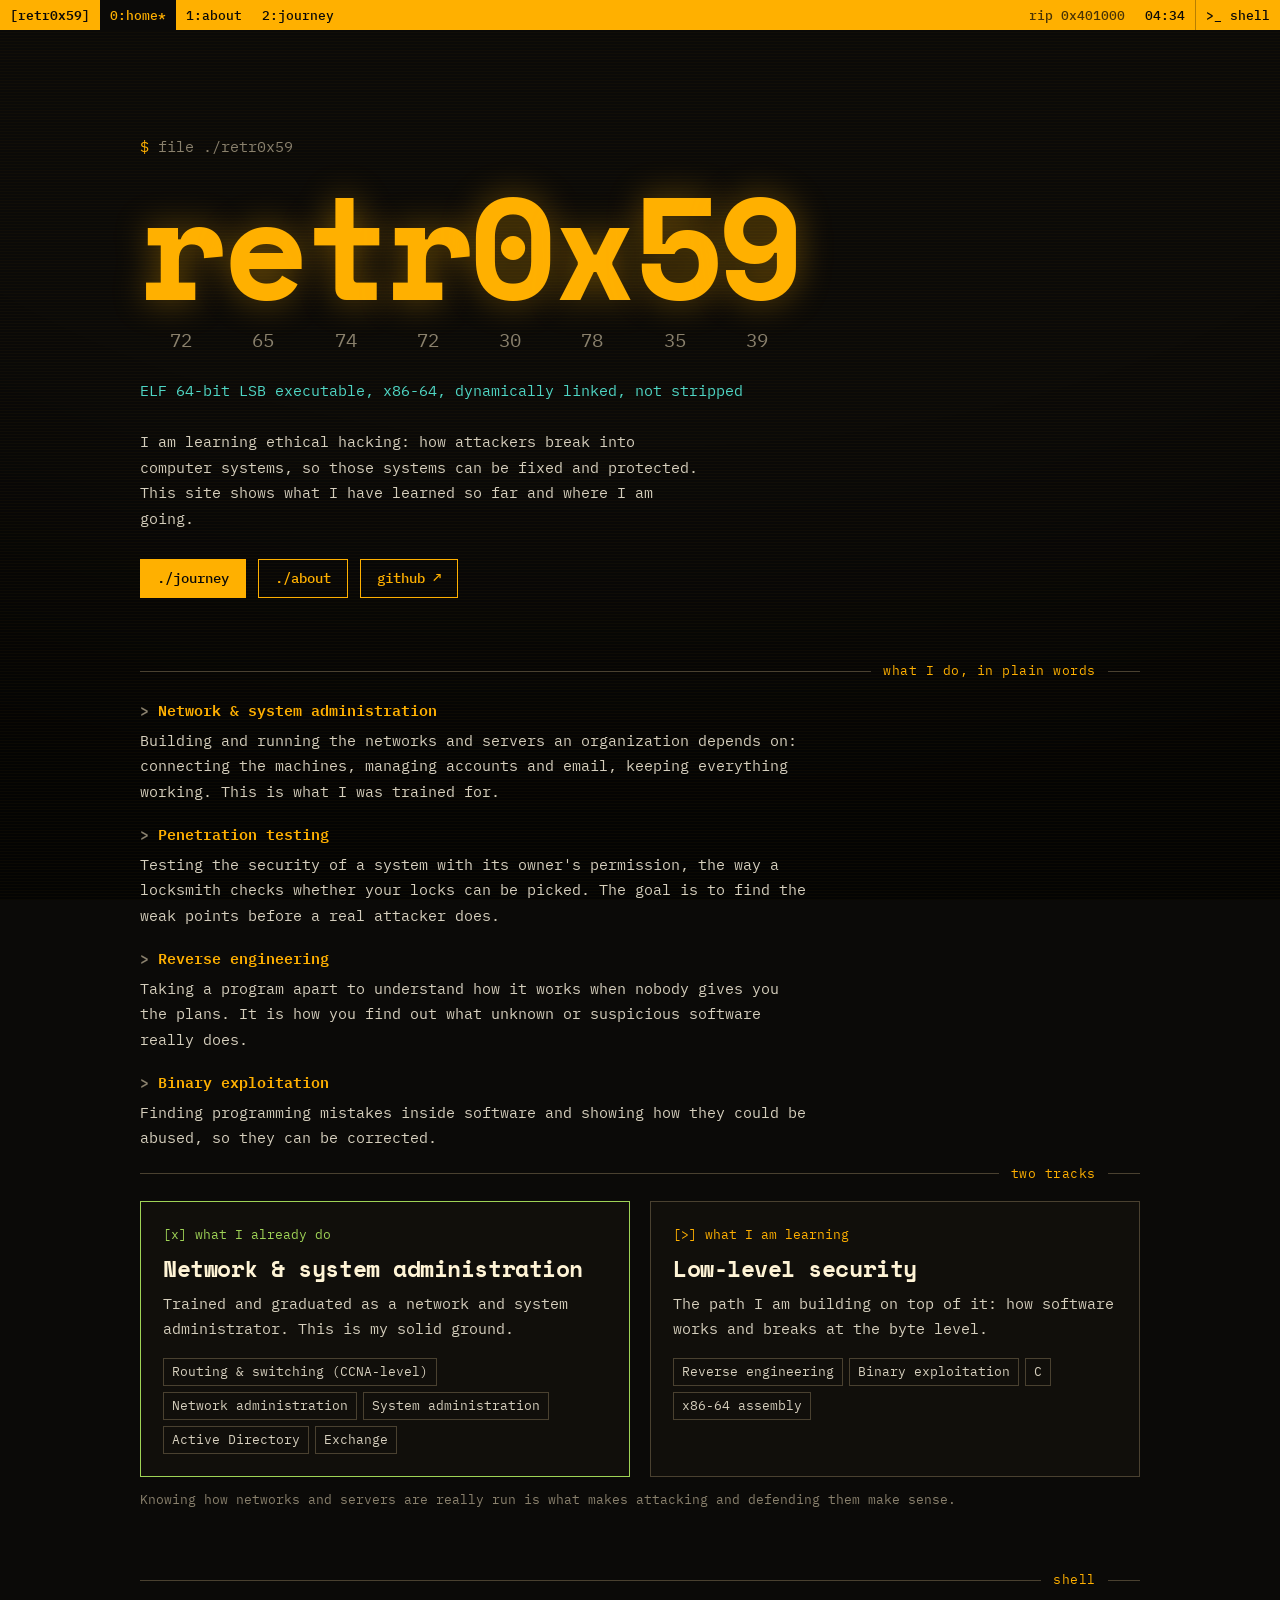
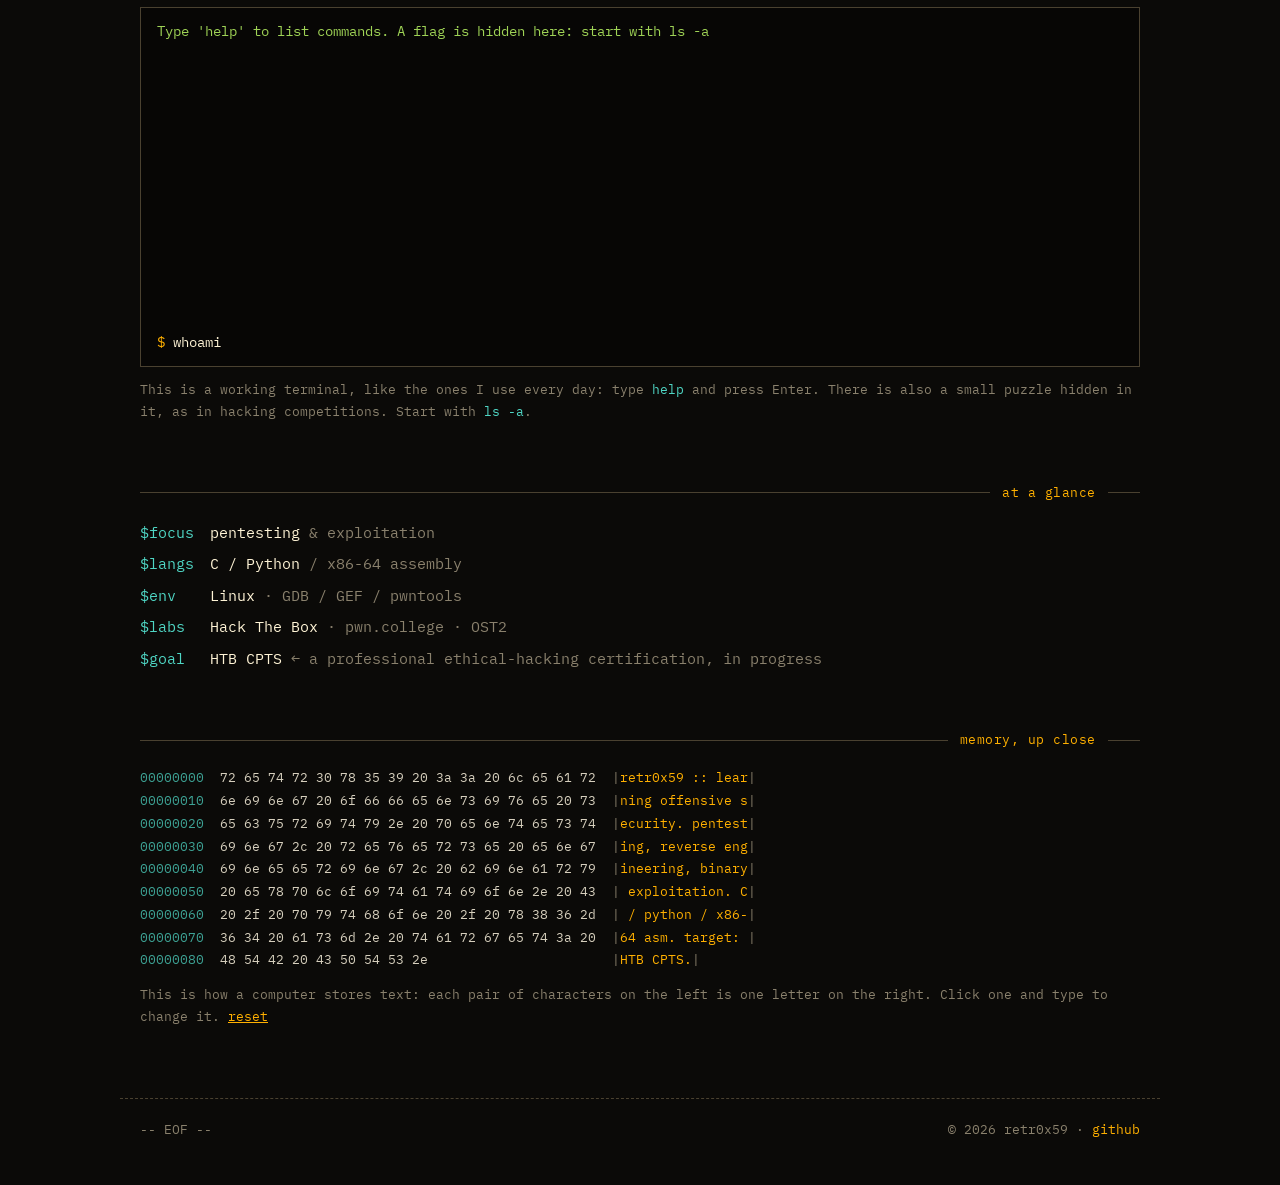
==== index.html @ a527d774 "update: plain-language explanations for non-technical visitors - home: what I do in plain words, sim" ====
<!DOCTYPE html>
<html lang="en">
<head>
  <meta charset="UTF-8">
  <meta name="viewport" content="width=device-width, initial-scale=1.0">
  <title>retr0x59 · offensive security & low-level</title>
  <meta name="description" content="retr0x59: learning offensive security, reverse engineering and binary exploitation in C, Python and x86-64 assembly.">
  <meta name="theme-color" content="#0b0a08">
  <link rel="icon" href="data:image/svg+xml,%3Csvg xmlns='http://www.w3.org/2000/svg' viewBox='0 0 32 32'%3E%3Crect width='32' height='32' fill='%230b0a08'/%3E%3Ctext x='16' y='22' text-anchor='middle' font-family='monospace' font-size='15' font-weight='700' fill='%23ffb000'%3E0x%3C/text%3E%3C/svg%3E">
  <link rel="preconnect" href="https://fonts.googleapis.com">
  <link rel="preconnect" href="https://fonts.gstatic.com" crossorigin>
  <link rel="stylesheet" href="https://fonts.googleapis.com/css2?family=IBM+Plex+Mono:wght@400;500;600&family=Space+Mono:wght@700&display=swap">
  <link rel="stylesheet" href="assets/css/style.css">
</head>
<body data-page="home">

  <header class="bar">
    <a class="sess" href="index.html">[retr0x59]</a>
    <nav class="wins" id="wins" aria-label="Main navigation">
      <a href="index.html" data-k="home">0:home</a>
      <a href="about.html" data-k="about">1:about</a>
      <a href="journey.html" data-k="journey">2:journey</a>
    </nav>
    <div class="right">
      <span class="rip" id="rip" aria-hidden="true"></span>
      <span class="clock" id="clock" aria-hidden="true"></span>
      <button id="termBtn">&gt;_ shell</button>
    </div>
  </header>

  <main>
    <section class="hero wrap">
      <p class="cmd in">file ./retr0x59</p>
      <div class="ident in" style="--i:1">
        <h1 aria-label="retr0x59"><span>r</span><span>e</span><span>t</span><span>r</span><span>0</span><span>x</span><span>5</span><span>9</span></h1>
        <p class="bytes" aria-hidden="true"><span>72</span><span>65</span><span>74</span><span>72</span><span>30</span><span>78</span><span>35</span><span>39</span></p>
      </div>
      <p class="out in" style="--i:2;margin-top:22px">ELF 64-bit LSB executable, x86-64, dynamically linked, not stripped</p>
      <p class="lead in" style="--i:3">
        I am learning ethical hacking: how attackers break into computer systems, so those systems can be fixed and protected. This site shows what I have learned so far and where I am going.
      </p>
      <div class="cta in" style="--i:4">
        <a class="btn solid" href="journey.html">./journey</a>
        <a class="btn" href="about.html">./about</a>
        <a class="btn" href="https://github.com/retr0x59" target="_blank" rel="noopener">github ↗</a>
      </div>
    </section>

    <section class="panel wrap">
      <h2 class="ctx">what I do, in plain words</h2>
      <dl class="plainlist">
        <dt>Network &amp; system administration</dt>
        <dd>Building and running the networks and servers an organization depends on: connecting the machines, managing accounts and email, keeping everything working. This is what I was trained for.</dd>
        <dt>Penetration testing</dt>
        <dd>Testing the security of a system with its owner's permission, the way a locksmith checks whether your locks can be picked. The goal is to find the weak points before a real attacker does.</dd>
        <dt>Reverse engineering</dt>
        <dd>Taking a program apart to understand how it works when nobody gives you the plans. It is how you find out what unknown or suspicious software really does.</dd>
        <dt>Binary exploitation</dt>
        <dd>Finding programming mistakes inside software and showing how they could be abused, so they can be corrected.</dd>
      </dl>
      <h2 class="ctx">two tracks</h2>
      <div class="tracks">
        <article class="track solid">
          <p class="tag">[x] what I already do</p>
          <h3>Network &amp; system administration</h3>
          <p>Trained and graduated as a network and system administrator. This is my solid ground.</p>
          <div class="stack"><span>Routing &amp; switching (CCNA-level)</span><span>Network administration</span><span>System administration</span><span>Active Directory</span><span>Exchange</span></div>
        </article>
        <article class="track">
          <p class="tag">[&gt;] what I am learning</p>
          <h3>Low-level security</h3>
          <p>The path I am building on top of it: how software works and breaks at the byte level.</p>
          <div class="stack"><span>Reverse engineering</span><span>Binary exploitation</span><span>C</span><span>x86-64 assembly</span></div>
        </article>
      </div>
      <p class="hint">Knowing how networks and servers are really run is what makes attacking and defending them make sense.</p>
    </section>

    <section class="panel wrap" id="shell">
      <h2 class="ctx">shell</h2>
      <div class="term inline" id="term">
        <div class="output" id="termOut" aria-live="polite"></div>
        <div class="input"><label for="termIn" id="termPs">$</label><input id="termIn" autocomplete="off" autocapitalize="off" spellcheck="false" placeholder="help"></div>
      </div>
      <p class="hint">This is a working terminal, like the ones I use every day: type <span class="out">help</span> and press Enter. There is also a small puzzle hidden in it, as in hacking competitions. Start with <span class="out">ls -a</span>.</p>
    </section>

    <section class="panel wrap">
      <h2 class="ctx">at a glance</h2>
      <dl class="regs">
        <dt>focus</dt><dd>pentesting <small>&amp; exploitation</small></dd>
        <dt>langs</dt><dd>C / Python <small>/ x86-64 assembly</small></dd>
        <dt>env</dt><dd>Linux <small>· GDB / GEF / pwntools</small></dd>
        <dt>labs</dt><dd>Hack The Box <small>· pwn.college · OST2</small></dd>
        <dt>goal</dt><dd>HTB CPTS <small>← a professional ethical-hacking certification, in progress</small></dd>
      </dl>
    </section>

    <section class="panel wrap">
      <h2 class="ctx">memory, up close</h2>
      <pre class="hex" id="hex">retr0x59 :: learning offensive security. pentesting, reverse engineering, binary exploitation. C / python / x86-64 asm. target: HTB CPTS.</pre>
      <p class="hint">This is how a computer stores text: each pair of characters on the left is one letter on the right. Click one and type to change it. <button class="link" id="hexReset" type="button">reset</button></p>
    </section>
  </main>

  <footer class="eof">
    <span>-- EOF --</span>
    <span>© 2026 retr0x59 · <a href="https://github.com/retr0x59" target="_blank" rel="noopener">github</a></span>
  </footer>

  <script src="assets/js/main.js"></script>
</body>
</html>
---- assets/css/style.css ----
/* retr0x59 · amber phosphor / debugger session */
:root {
  --bg: #0b0a08;
  --panel: #110f0b;
  --line: #2b261c;
  --line-hi: #4a4130;
  --text: #d6cfbd;
  --hi: #fff4d6;
  --dim: #8a816d;
  --amber: #ffb000;
  --acc: 255, 176, 0;
  --amber-lo: rgba(var(--acc), .12);
  --teal: #4fd6c4;
  --green: #9fd356;
  --red: #ff5f56;
  --f-mono: "IBM Plex Mono", ui-monospace, "Cascadia Code", Menlo, Consolas, monospace;
  --f-display: "Space Mono", "IBM Plex Mono", ui-monospace, Menlo, Consolas, monospace;
  --max: 1040px;
  --bar: 30px;
  --th: 320px;
  color-scheme: dark;
}

/* accent themes, unlocked from the shell */
html[data-theme="green"] { --amber: #7dff6a; --acc: 125, 255, 106; }
html[data-theme="red"] { --amber: #ff6b5e; --acc: 255, 107, 94; }
html[data-theme="ice"] { --amber: #7fd4ff; --acc: 127, 212, 255; }

* { box-sizing: border-box; }
[hidden] { display: none !important; }

html { background: var(--bg); scroll-behavior: smooth; }
body {
  margin: 0;
  min-height: 100vh;
  background: var(--bg);
  color: var(--text);
  font: 400 15px/1.7 var(--f-mono);
  overflow-x: hidden;
}
/* scanlines + vignette */
body::before {
  content: "";
  position: fixed;
  inset: 0;
  z-index: 0;
  pointer-events: none;
  background:
    repeating-linear-gradient(0deg, rgba(var(--acc), .028) 0 1px, transparent 1px 3px),
    radial-gradient(120% 90% at 50% 0%, transparent 55%, rgba(0, 0, 0, .55));
}
/* glow that follows the pointer */
body::after {
  content: "";
  position: fixed;
  inset: 0;
  z-index: 0;
  pointer-events: none;
  background: radial-gradient(420px circle at var(--mx, 50%) var(--my, -30%), rgba(var(--acc), .075), transparent 70%);
}
::selection { background: var(--amber); color: var(--bg); }
a { color: var(--amber); text-decoration: none; }
a:hover { color: var(--hi); }
a:focus-visible, button:focus-visible, input:focus-visible { outline: 2px solid var(--teal); outline-offset: 2px; }
p { margin: 0; }
main, footer { position: relative; z-index: 1; }
.wrap { max-width: var(--max); margin: 0 auto; padding-inline: 20px; }

/* ---------- tmux status bar ---------- */
.bar {
  position: sticky;
  top: 0;
  z-index: 50;
  display: flex;
  align-items: stretch;
  height: var(--bar);
  background: var(--amber);
  color: var(--bg);
  font: 500 13px/1 var(--f-mono);
  white-space: nowrap;
}
.bar a, .bar button, .bar span { display: flex; align-items: center; padding-inline: 10px; color: inherit; }
.bar .sess { font-weight: 600; }
.bar .wins { display: flex; }
.bar .wins a.on { background: var(--bg); color: var(--amber); }
.bar .wins a.on::after { content: "*"; }
.bar .wins a:not(.on):hover { background: rgba(0, 0, 0, .16); }
.bar .right { display: flex; margin-left: auto; }
.bar button {
  font: inherit;
  background: none;
  border: 0;
  border-left: 1px solid rgba(0, 0, 0, .28);
  cursor: pointer;
}
.bar button:hover, .bar button[aria-expanded="true"] { background: var(--bg); color: var(--amber); }
.bar .rip { opacity: .75; }
@media (max-width: 700px) { .bar .rip { display: none; } }
@media (max-width: 520px) { .bar .clock, .bar .sess { display: none; } .bar a, .bar button { padding-inline: 8px; } }

/* ---------- shared bits ---------- */
.cmd { color: var(--dim); }
.cmd::before { content: "$ "; color: var(--amber); }
.out { color: var(--teal); }
.cur::after { content: "█"; color: var(--amber); margin-left: 2px; animation: blink 1.1s steps(1) infinite; }
@keyframes blink { 50% { opacity: 0; } }

.btn {
  display: inline-flex;
  align-items: center;
  gap: 8px;
  padding: 10px 16px;
  border: 1px solid var(--amber);
  background: transparent;
  color: var(--amber);
  font: 500 14px/1.2 var(--f-mono);
  cursor: pointer;
}
.btn:hover, .btn.solid { background: var(--amber); color: var(--bg); }
.btn.solid:hover { background: var(--hi); border-color: var(--hi); }

/* GEF-style context header: ───────────── title ── */
.ctx {
  display: flex;
  align-items: center;
  gap: 12px;
  margin: 0 0 18px;
  color: var(--amber);
  font: 400 13px/1.4 var(--f-mono);
  letter-spacing: .04em;
}
.ctx::before { content: ""; flex: 1; height: 1px; background: var(--line-hi); }
.ctx::after { content: ""; width: 32px; height: 1px; background: var(--line-hi); }
.panel { padding-block: 30px; }

/* ---------- hero ---------- */
.hero { padding-block: clamp(44px, 9vw, 104px) 34px; }
.ident { display: inline-grid; grid-template-columns: repeat(8, auto); margin-top: 14px; }
.ident h1, .ident .bytes { display: contents; }
.ident h1 span {
  font: 700 clamp(44px, 12.5vw, 144px)/1 var(--f-display);
  letter-spacing: -.04em;
  color: var(--amber);
  text-shadow: 0 0 34px rgba(var(--acc), .38);
  transition: color .12s;
}
.ident .bytes span {
  padding-top: 6px;
  text-align: center;
  color: var(--dim);
  font-size: clamp(11px, 2.1vw, 19px);
  transition: color .12s;
}
.ident h1 span.hot { color: var(--hi); }
.ident .bytes span.hot { color: var(--teal); }
.lead { max-width: 62ch; margin-top: 26px; color: var(--text); }
.cta { display: flex; flex-wrap: wrap; gap: 12px; margin-top: 28px; }
.page-hero { padding-block: clamp(40px, 7vw, 76px) 10px; }
.page-hero h1 {
  margin: 12px 0 0;
  font: 700 clamp(30px, 5.4vw, 52px)/1.1 var(--f-display);
  letter-spacing: -.03em;
  color: var(--amber);
  text-wrap: balance;
}

/* staggered load-in */
.in { animation: in .6s cubic-bezier(.2, .8, .2, 1) both; animation-delay: calc(var(--i, 0) * 90ms); }
@keyframes in { from { opacity: 0; transform: translateY(10px); } }

/* ---------- registers ---------- */
.regs { display: grid; grid-template-columns: max-content 1fr; gap: 6px 16px; margin: 0; }
.regs dt { color: var(--teal); }
.regs dt::before { content: "$"; }
.regs dd { margin: 0; min-width: 0; color: var(--hi); overflow-wrap: anywhere; }
.regs dd small { color: var(--dim); font-size: inherit; }

/* ---------- hexdump ---------- */
.hex {
  margin: 0;
  overflow-x: auto;
  color: var(--dim);
  font: 400 13px/1.75 var(--f-mono);
  white-space: pre;
}
.hex .off { color: var(--teal); opacity: .75; }
.hex b { font-weight: 400; color: var(--text); }
.hex i { font-style: normal; color: var(--amber); }
.hex .hot { background: var(--amber); color: var(--bg); }
.hex:focus-visible { outline: 1px dashed var(--line-hi); outline-offset: 6px; }
.hex b, .hex i { cursor: pointer; }
.hex .pair { outline: 1px solid var(--teal); }
.hex .sel { background: var(--teal); color: var(--bg); }
.link { padding: 0; border: 0; background: none; color: var(--amber); font: inherit; text-decoration: underline; cursor: pointer; }
.link:hover { color: var(--hi); }
.hint { margin-top: 12px; color: var(--dim); font-size: 13px; }
@media (max-width: 700px) { .hex { font-size: 12px; } }

/* ---------- about ---------- */
.prose p { max-width: 70ch; margin-bottom: 14px; }
.cols { display: grid; grid-template-columns: 1fr 1fr; gap: 0 48px; }
@media (max-width: 860px) { .cols { grid-template-columns: 1fr; } }

.todo { display: grid; gap: 18px; margin: 0; padding: 0; list-style: none; }
.todo li { display: grid; grid-template-columns: 3ch 1fr; gap: 0 12px; }
.todo li::before { content: "[ ]"; color: var(--dim); }
.todo li.done::before { content: "[x]"; color: var(--green); }
.todo li.next::before { content: "[>]"; color: var(--amber); }
.todo h3 { margin: 0; font: 600 15px/1.7 var(--f-mono); color: var(--hi); }
.todo p { grid-column: 2; color: var(--dim); font-size: 14px; }

.ls { display: grid; grid-template-columns: max-content 1fr; gap: 10px 18px; margin: 0; }
.ls dt { color: var(--amber); }
.ls dt::after { content: "/"; color: var(--dim); }
.ls dd { display: flex; flex-wrap: wrap; gap: 0 2ch; margin: 0; min-width: 0; }
@media (max-width: 480px) { .ls { grid-template-columns: 1fr; gap: 2px; } .ls dd { margin-bottom: 10px; } }

.ls dd span { cursor: help; }
.ls dd span:hover, .ls dd span:focus-visible, .ls dd span.on { color: var(--amber); }
.whatis { min-height: 3.4em; margin-top: 18px; color: var(--dim); font-size: 13px; }
.whatis b { font-weight: 400; color: var(--teal); }

.plainlist { display: grid; gap: 4px; max-width: 74ch; margin: 0; }
.plainlist dt { color: var(--amber); font-weight: 600; }
.plainlist dt::before { content: "> "; color: var(--dim); }
.plainlist dd { margin: 0 0 14px; }

/* ---------- journey: step through the stages like a debugger ---------- */
.progress { margin-bottom: 18px; color: var(--dim); }
.dbg { display: grid; grid-template-columns: minmax(0, 360px) minmax(0, 1fr); gap: 32px; align-items: start; }
.frames { margin: 0; padding: 0; list-style: none; }
.frames button {
  display: grid;
  grid-template-columns: 2ch 4ch 1fr auto;
  gap: 0 10px;
  width: 100%;
  padding: 9px 10px;
  border: 0;
  border-left: 2px solid transparent;
  background: none;
  color: var(--text);
  font: inherit;
  text-align: left;
  cursor: pointer;
}
.frames button::before { content: ""; }
.frames button:hover { background: var(--amber-lo); }
.frames .addr { color: var(--teal); }
.frames .fn { min-width: 0; overflow-wrap: anywhere; }
.frames .st, .stage .st { color: var(--dim); font-size: 12px; }
.frames .done .st, .stage.done .st { color: var(--green); }
.frames .now .st, .stage.now .st { color: var(--amber); }
.frames li.on button { border-left-color: var(--amber); background: var(--amber-lo); color: var(--hi); }
.frames li.on button::before { content: "=>"; color: var(--amber); }
.ctl { display: flex; flex-wrap: wrap; gap: 10px; margin-top: 18px; }
kbd { padding: 0 5px; border: 1px solid currentColor; font: inherit; font-size: 12px; opacity: .8; }
.stages { display: grid; gap: 16px; min-width: 0; }
.stage { padding: 22px; border: 1px solid var(--line-hi); background: var(--panel); }
.stage h3 { margin: 10px 0 2px; font: 700 clamp(19px, 2.6vw, 24px)/1.25 var(--f-display); letter-spacing: -.02em; color: var(--hi); }
.stage .st { margin-bottom: 12px; text-transform: uppercase; letter-spacing: .1em; }
.stage .plain { color: var(--hi); font-size: 16px; }
.stage .tech-label { margin-top: 18px; color: var(--dim); font-size: 12px; letter-spacing: .1em; text-transform: uppercase; }
.stage .tech { color: var(--dim); font-size: 14px; }
.stage .regs { margin-top: 12px; font-size: 14px; }
.dbg.js .stage:not(.on) { display: none; }
.dbg.js .stage.on { animation: in .35s cubic-bezier(.2, .8, .2, 1) both; }
@media (max-width: 800px) { .dbg { grid-template-columns: 1fr; gap: 20px; } }

/* scroll reveal (class added by main.js) */
.rv { transition: opacity .6s, transform .6s cubic-bezier(.2, .8, .2, 1); }
.rv.pre { opacity: 0; transform: translateY(14px); }

/* ---------- home: what I know / what I am learning ---------- */
.tracks { display: grid; grid-template-columns: 1fr 1fr; gap: 20px; }
.track { min-width: 0; padding: 22px; border: 1px solid var(--line-hi); background: var(--panel); }
.track.solid { border-color: var(--green); }
.track .tag { color: var(--amber); font-size: 13px; }
.track.solid .tag { color: var(--green); }
.track h3 { margin: 8px 0 8px; font: 700 clamp(19px, 2.4vw, 23px)/1.25 var(--f-display); letter-spacing: -.02em; color: var(--hi); }
.stack { display: flex; flex-wrap: wrap; gap: 6px; margin-top: 16px; }
.stack span { padding: 2px 8px; border: 1px solid var(--line-hi); color: var(--text); font-size: 13px; }
@media (max-width: 760px) { .tracks { grid-template-columns: 1fr; } }

/* ---------- footer ---------- */
.eof {
  display: flex;
  flex-wrap: wrap;
  justify-content: space-between;
  gap: 8px 24px;
  max-width: var(--max);
  margin: 40px auto 0;
  padding: 20px 20px 44px;
  border-top: 1px dashed var(--line-hi);
  color: var(--dim);
  font-size: 13px;
}

/* ---------- terminal dock ---------- */
.term {
  position: fixed;
  left: 0;
  right: 0;
  bottom: 0;
  z-index: 60;
  display: flex;
  flex-direction: column;
  height: var(--th);
  background: #070605;
  border-top: 1px solid var(--amber);
  box-shadow: 0 -18px 50px rgba(0, 0, 0, .65);
  font: 400 13.5px/1.7 var(--f-mono);
}
.term .grip { flex: none; height: 7px; cursor: ns-resize; touch-action: none; }
.term .grip:hover { background: var(--amber-lo); }
.term .head { flex: none; display: flex; align-items: center; gap: 12px; padding: 0 14px 6px; color: var(--amber); font-size: 12px; }
.term .head::before, .term .head::after { content: ""; flex: 1; height: 1px; background: var(--line-hi); }
.term .head button { order: 3; background: none; border: 0; padding: 0; color: var(--dim); font: inherit; cursor: pointer; }
.term .head button:hover { color: var(--red); }
.term .output { scrollbar-width: thin; scrollbar-color: var(--line-hi) transparent; flex: 1; min-height: 0; overflow-y: auto; padding: 4px 16px; white-space: pre-wrap; word-break: break-word; }
.term .output .c { color: var(--hi); }
.term .output .g { color: var(--green); }
.term .output .y { color: var(--amber); }
.term .output .r { color: var(--red); }
.term .output .t { color: var(--teal); }
.term .input { flex: none; display: flex; align-items: center; gap: 1ch; padding: 6px 16px 12px; }
.term .input label { color: var(--amber); }
.term .input input { flex: 1; min-width: 0; padding: 0; border: 0; outline: 0; background: transparent; color: var(--hi); font: inherit; caret-color: var(--amber); }
body.term-open { padding-bottom: var(--th); }
/* home: the shell sits in the page instead of docking */
.term.inline { position: static; height: 360px; border: 1px solid var(--line-hi); box-shadow: none; }
.term.inline:focus-within { border-color: var(--amber); }
.term.inline .output { padding-top: 12px; }

@media (prefers-reduced-motion: reduce) {
  html { scroll-behavior: auto; }
  .in, .cur::after, .dbg.js .stage.on { animation: none; }
  .rv { transition: none; }
}
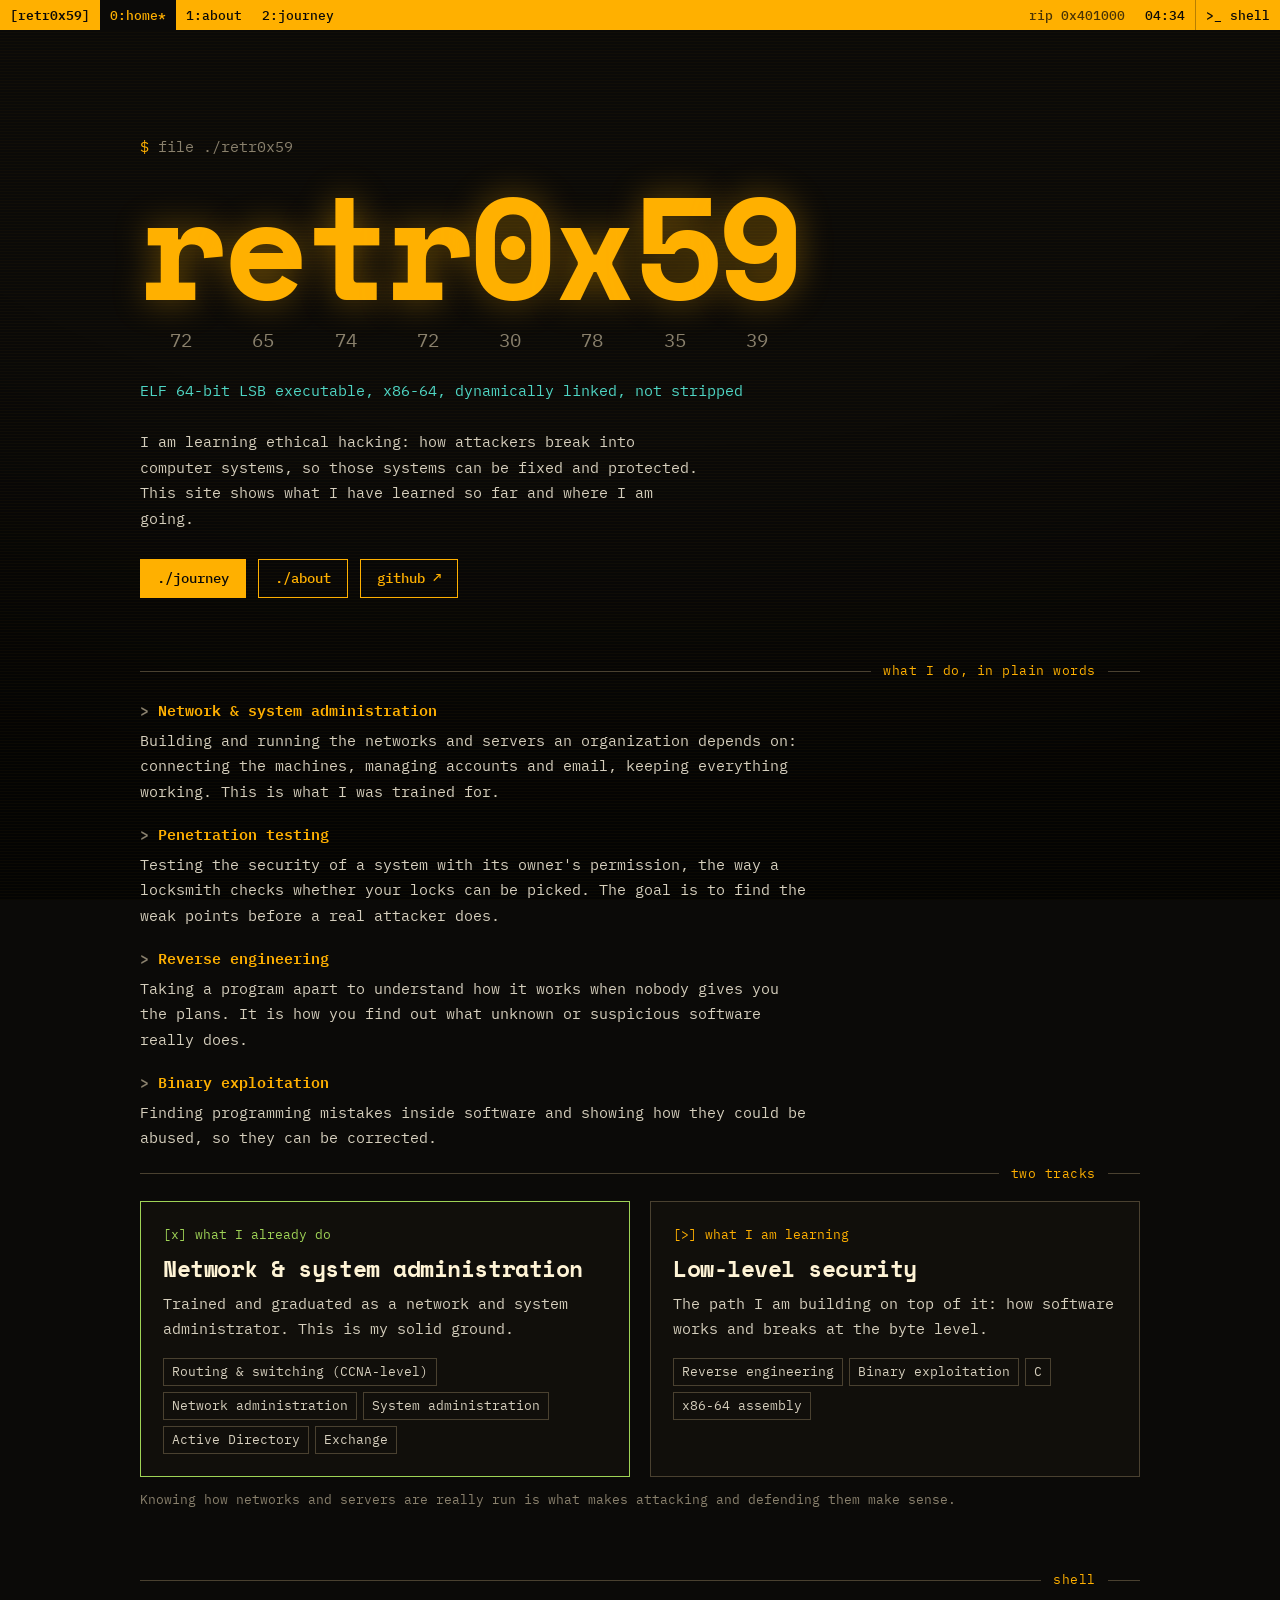
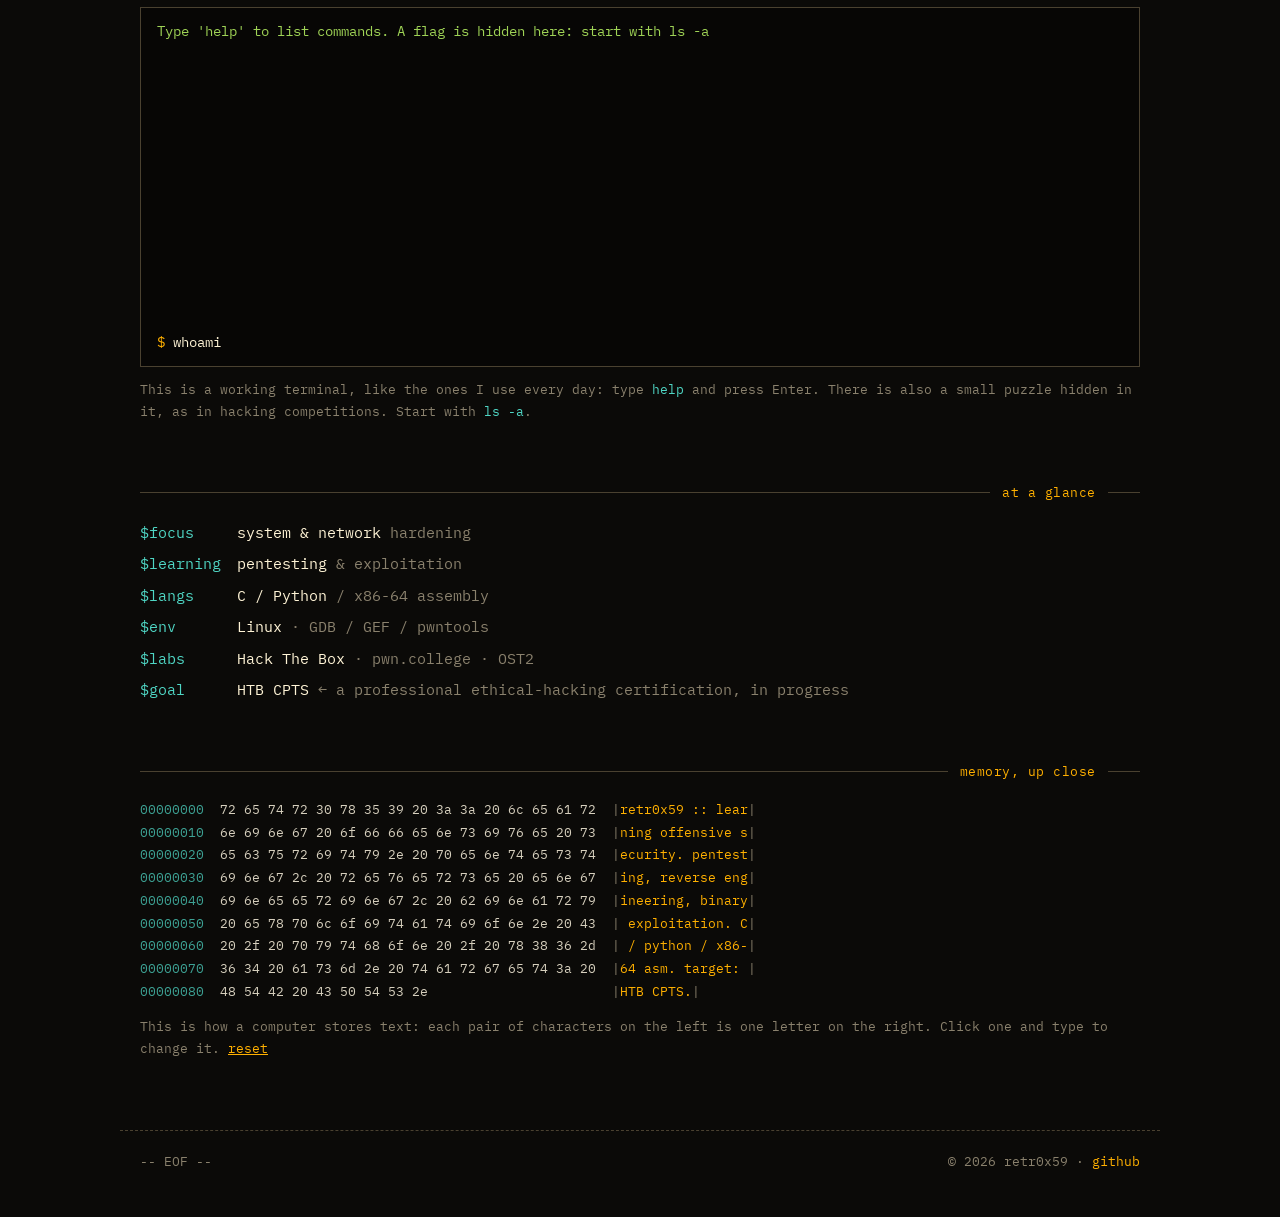
==== commit 068b7595: "update: home focus is system and network hardening, pentesting as learning" ====
--- a/index.html
+++ b/index.html
@@ -88,7 +88,8 @@
     <section class="panel wrap">
       <h2 class="ctx">at a glance</h2>
       <dl class="regs">
-        <dt>focus</dt><dd>pentesting <small>&amp; exploitation</small></dd>
+        <dt>focus</dt><dd>system &amp; network <small>hardening</small></dd>
+        <dt>learning</dt><dd>pentesting <small>&amp; exploitation</small></dd>
         <dt>langs</dt><dd>C / Python <small>/ x86-64 assembly</small></dd>
         <dt>env</dt><dd>Linux <small>· GDB / GEF / pwntools</small></dd>
         <dt>labs</dt><dd>Hack The Box <small>· pwn.college · OST2</small></dd>
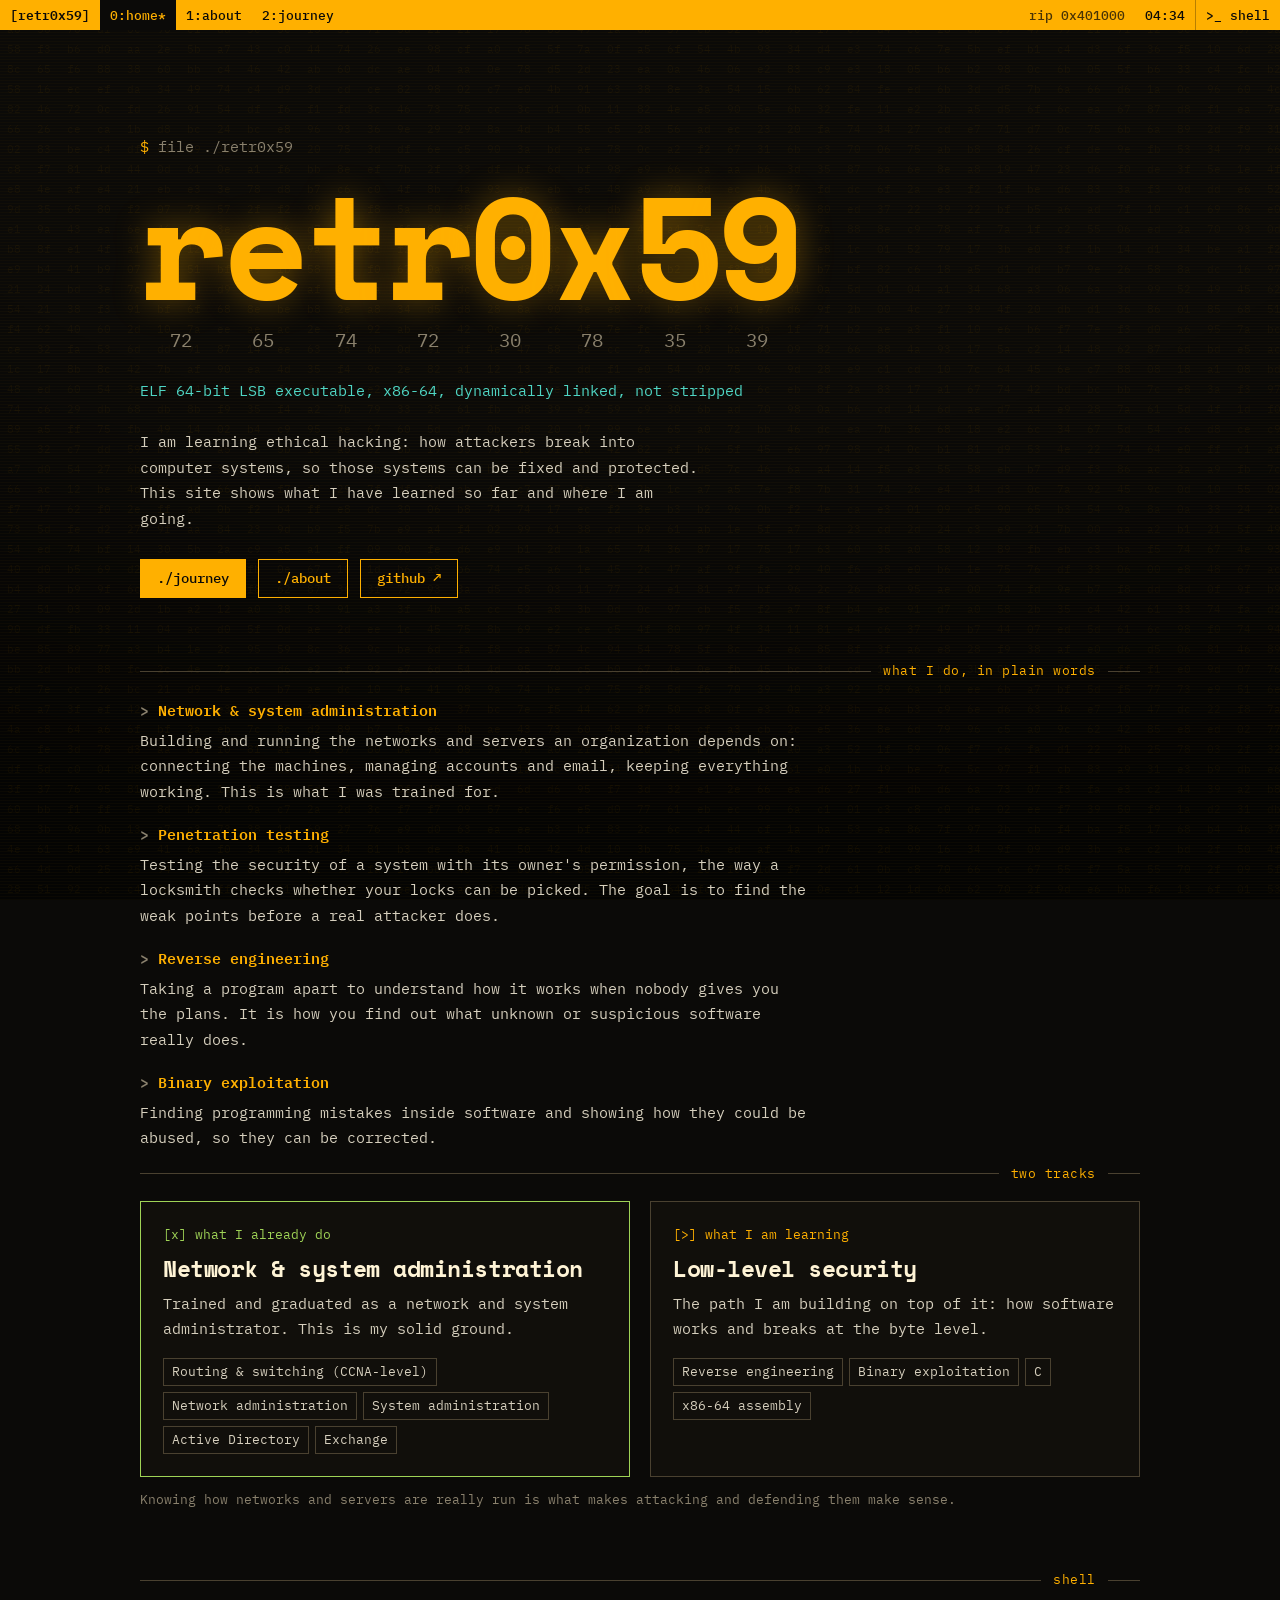
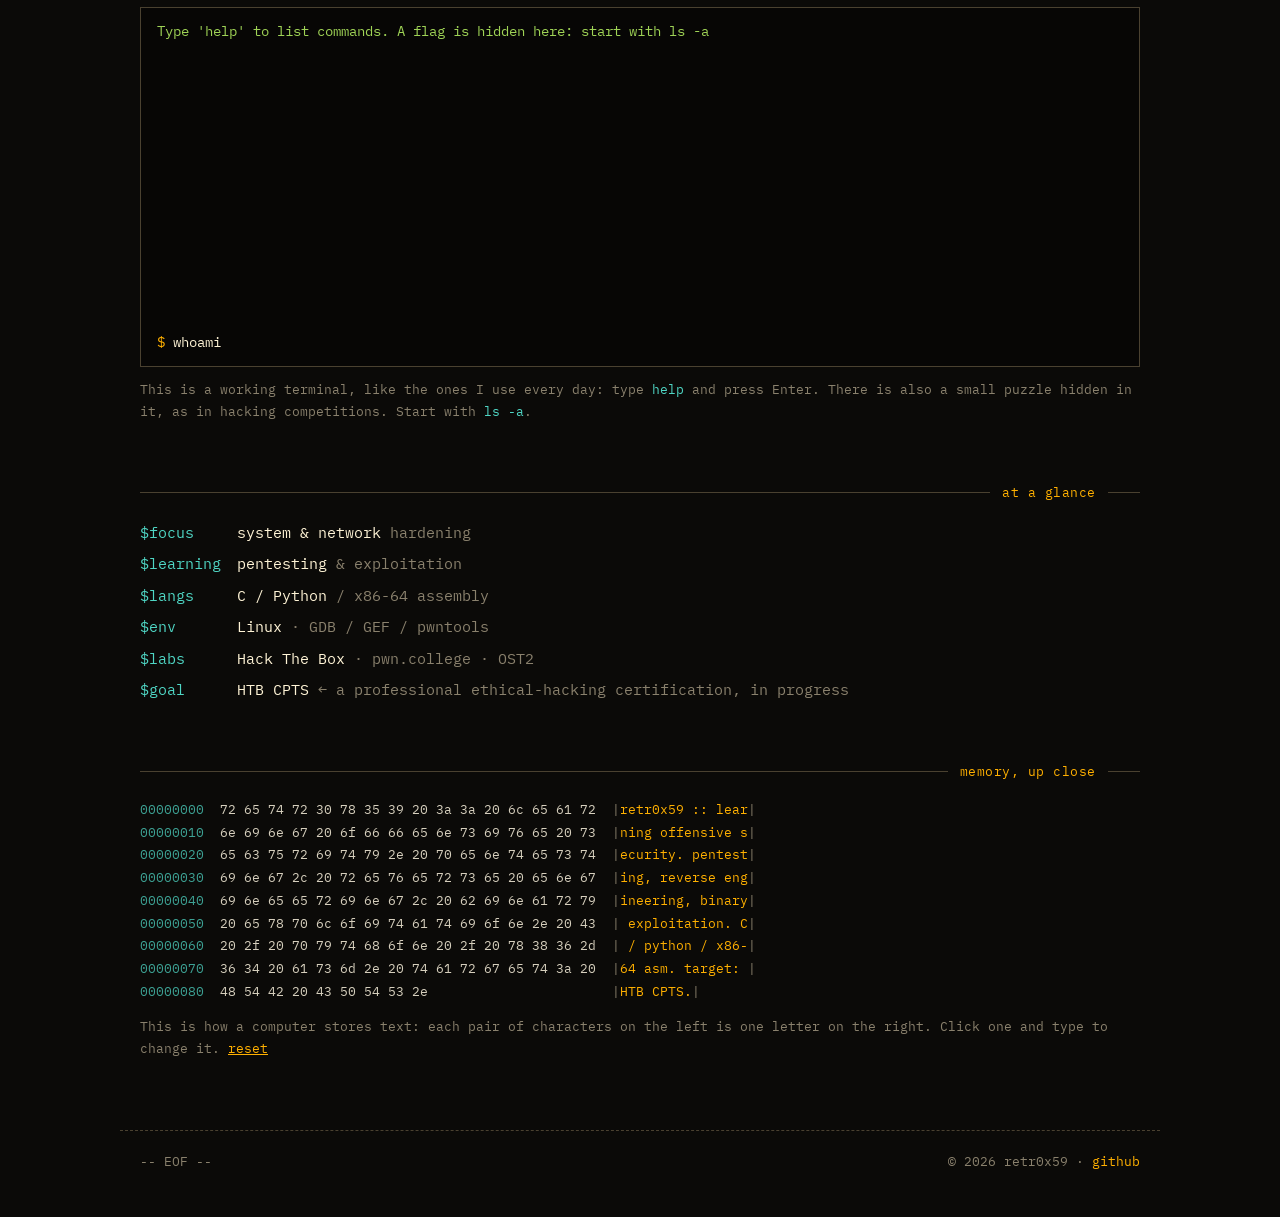
==== commit 71e125d0: "fix: version the stylesheet and script links so browsers load the latest files" ====
--- a/index.html
+++ b/index.html
@@ -10,7 +10,7 @@
   <link rel="preconnect" href="https://fonts.googleapis.com">
   <link rel="preconnect" href="https://fonts.gstatic.com" crossorigin>
   <link rel="stylesheet" href="https://fonts.googleapis.com/css2?family=IBM+Plex+Mono:wght@400;500;600&family=Space+Mono:wght@700&display=swap">
-  <link rel="stylesheet" href="assets/css/style.css">
+  <link rel="stylesheet" href="assets/css/style.css?v=16e1cf2">
 </head>
 <body data-page="home">
 
@@ -109,6 +109,6 @@
     <span>© 2026 retr0x59 · <a href="https://github.com/retr0x59" target="_blank" rel="noopener">github</a></span>
   </footer>
 
-  <script src="assets/js/main.js"></script>
+  <script src="assets/js/main.js?v=16e1cf2"></script>
 </body>
 </html>
--- a/assets/css/style.css
+++ b/assets/css/style.css
@@ -49,15 +49,8 @@
     repeating-linear-gradient(0deg, rgba(var(--acc), .028) 0 1px, transparent 1px 3px),
     radial-gradient(120% 90% at 50% 0%, transparent 55%, rgba(0, 0, 0, .55));
 }
-/* glow that follows the pointer */
-body::after {
-  content: "";
-  position: fixed;
-  inset: 0;
-  z-index: 0;
-  pointer-events: none;
-  background: radial-gradient(420px circle at var(--mx, 50%) var(--my, -30%), rgba(var(--acc), .075), transparent 70%);
-}
+/* memory field drawn by main.js: hex bytes the pointer reads and rewrites */
+.memfx { position: fixed; inset: 0; z-index: 0; width: 100%; height: 100%; pointer-events: none; }
 ::selection { background: var(--amber); color: var(--bg); }
 a { color: var(--amber); text-decoration: none; }
 a:hover { color: var(--hi); }
@@ -95,6 +88,7 @@
 }
 .bar button:hover, .bar button[aria-expanded="true"] { background: var(--bg); color: var(--amber); }
 .bar .rip { opacity: .75; }
+@media (max-width: 900px) { .bar .mem { display: none; } }
 @media (max-width: 700px) { .bar .rip { display: none; } }
 @media (max-width: 520px) { .bar .clock, .bar .sess { display: none; } .bar a, .bar button { padding-inline: 8px; } }
 
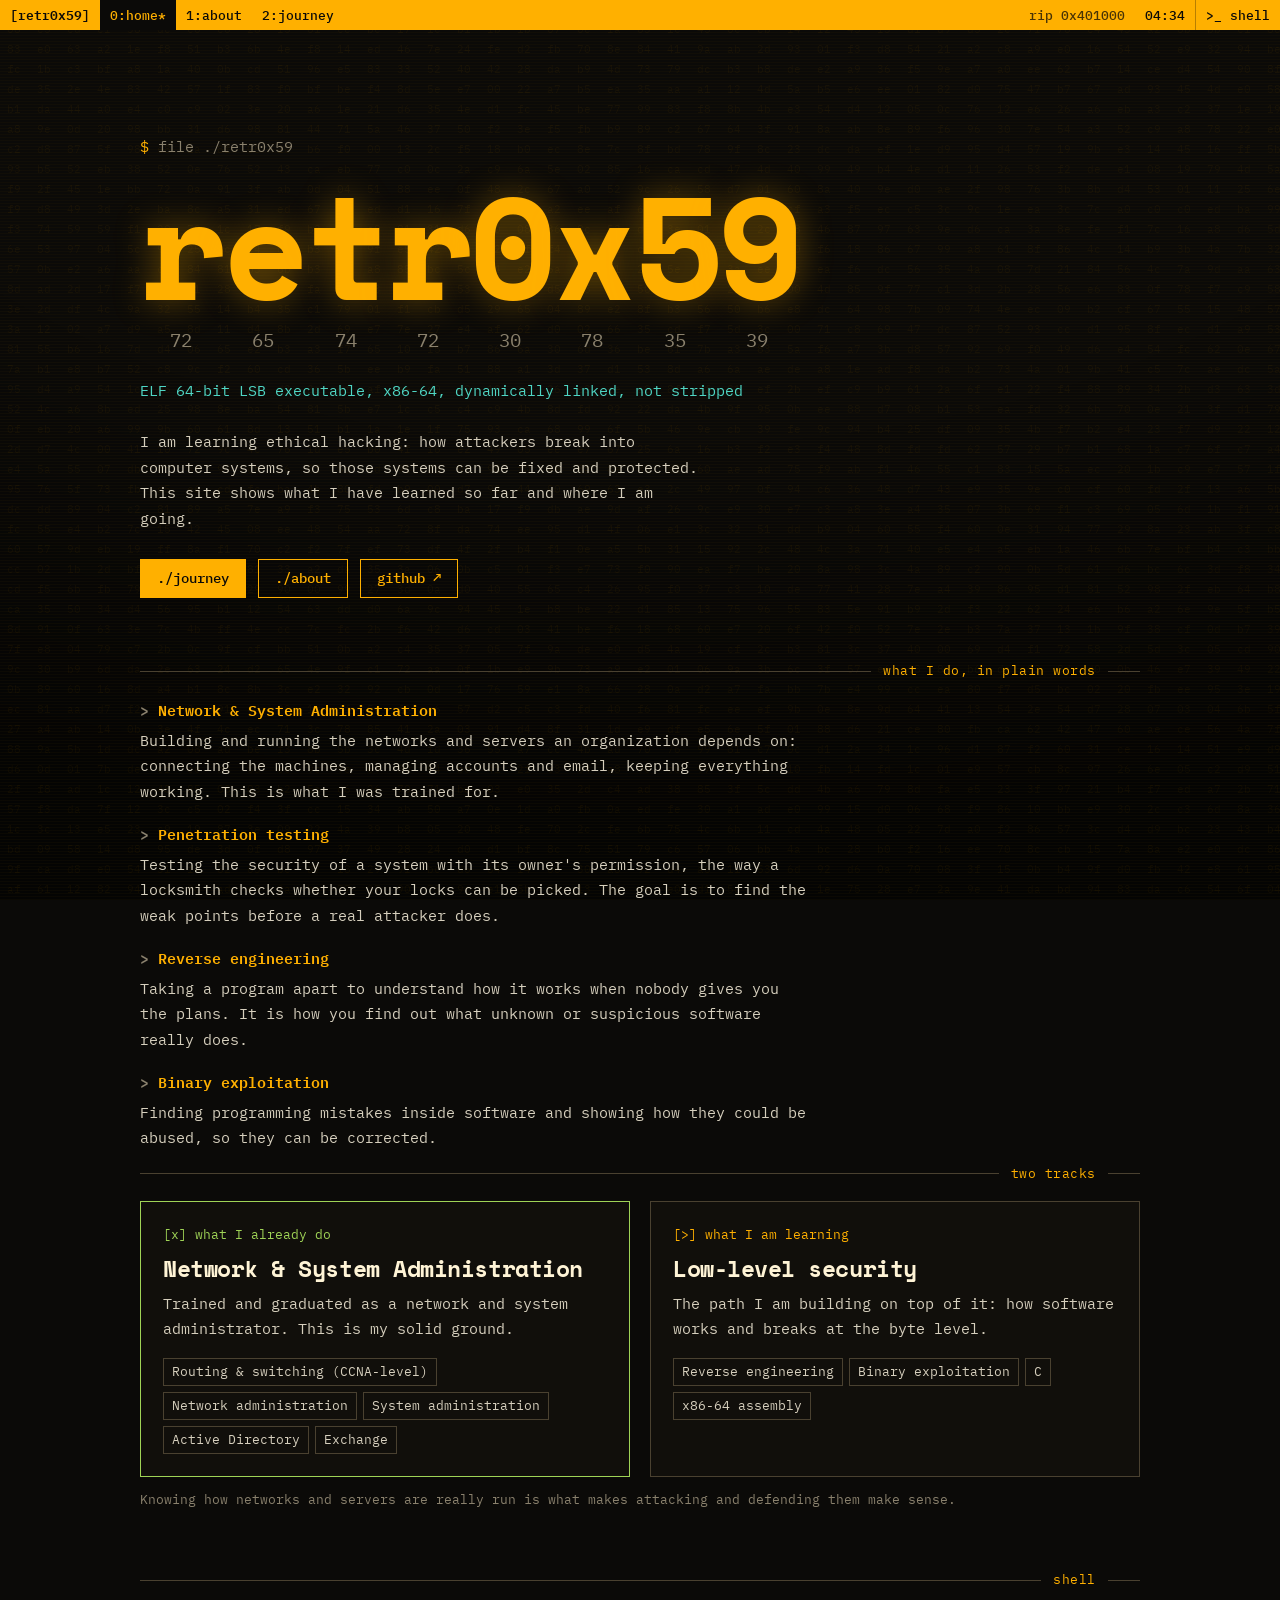
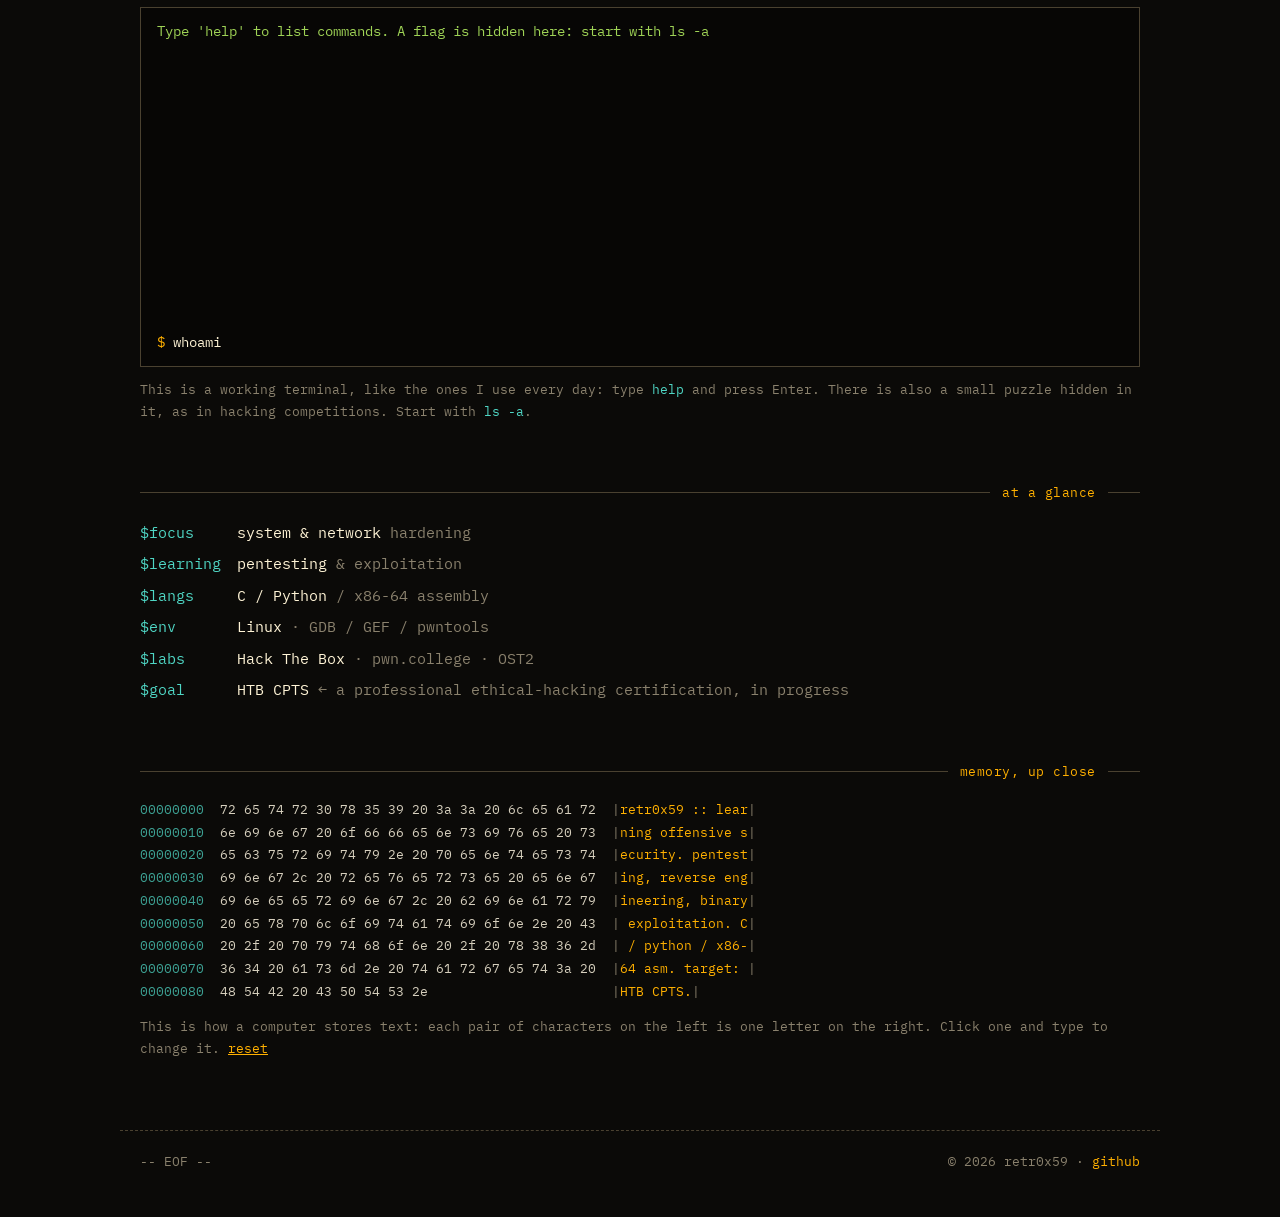
==== commit 0172c312: "fix: Netadmin label and title capitalization on home" ====
--- a/index.html
+++ b/index.html
@@ -49,7 +49,7 @@
     <section class="panel wrap">
       <h2 class="ctx">what I do, in plain words</h2>
       <dl class="plainlist">
-        <dt>Network &amp; system administration</dt>
+        <dt>Network &amp; System Administration</dt>
         <dd>Building and running the networks and servers an organization depends on: connecting the machines, managing accounts and email, keeping everything working. This is what I was trained for.</dd>
         <dt>Penetration testing</dt>
         <dd>Testing the security of a system with its owner's permission, the way a locksmith checks whether your locks can be picked. The goal is to find the weak points before a real attacker does.</dd>
@@ -62,7 +62,7 @@
       <div class="tracks">
         <article class="track solid">
           <p class="tag">[x] what I already do</p>
-          <h3>Network &amp; system administration</h3>
+          <h3>Network &amp; System Administration</h3>
           <p>Trained and graduated as a network and system administrator. This is my solid ground.</p>
           <div class="stack"><span>Routing &amp; switching (CCNA-level)</span><span>Network administration</span><span>System administration</span><span>Active Directory</span><span>Exchange</span></div>
         </article>
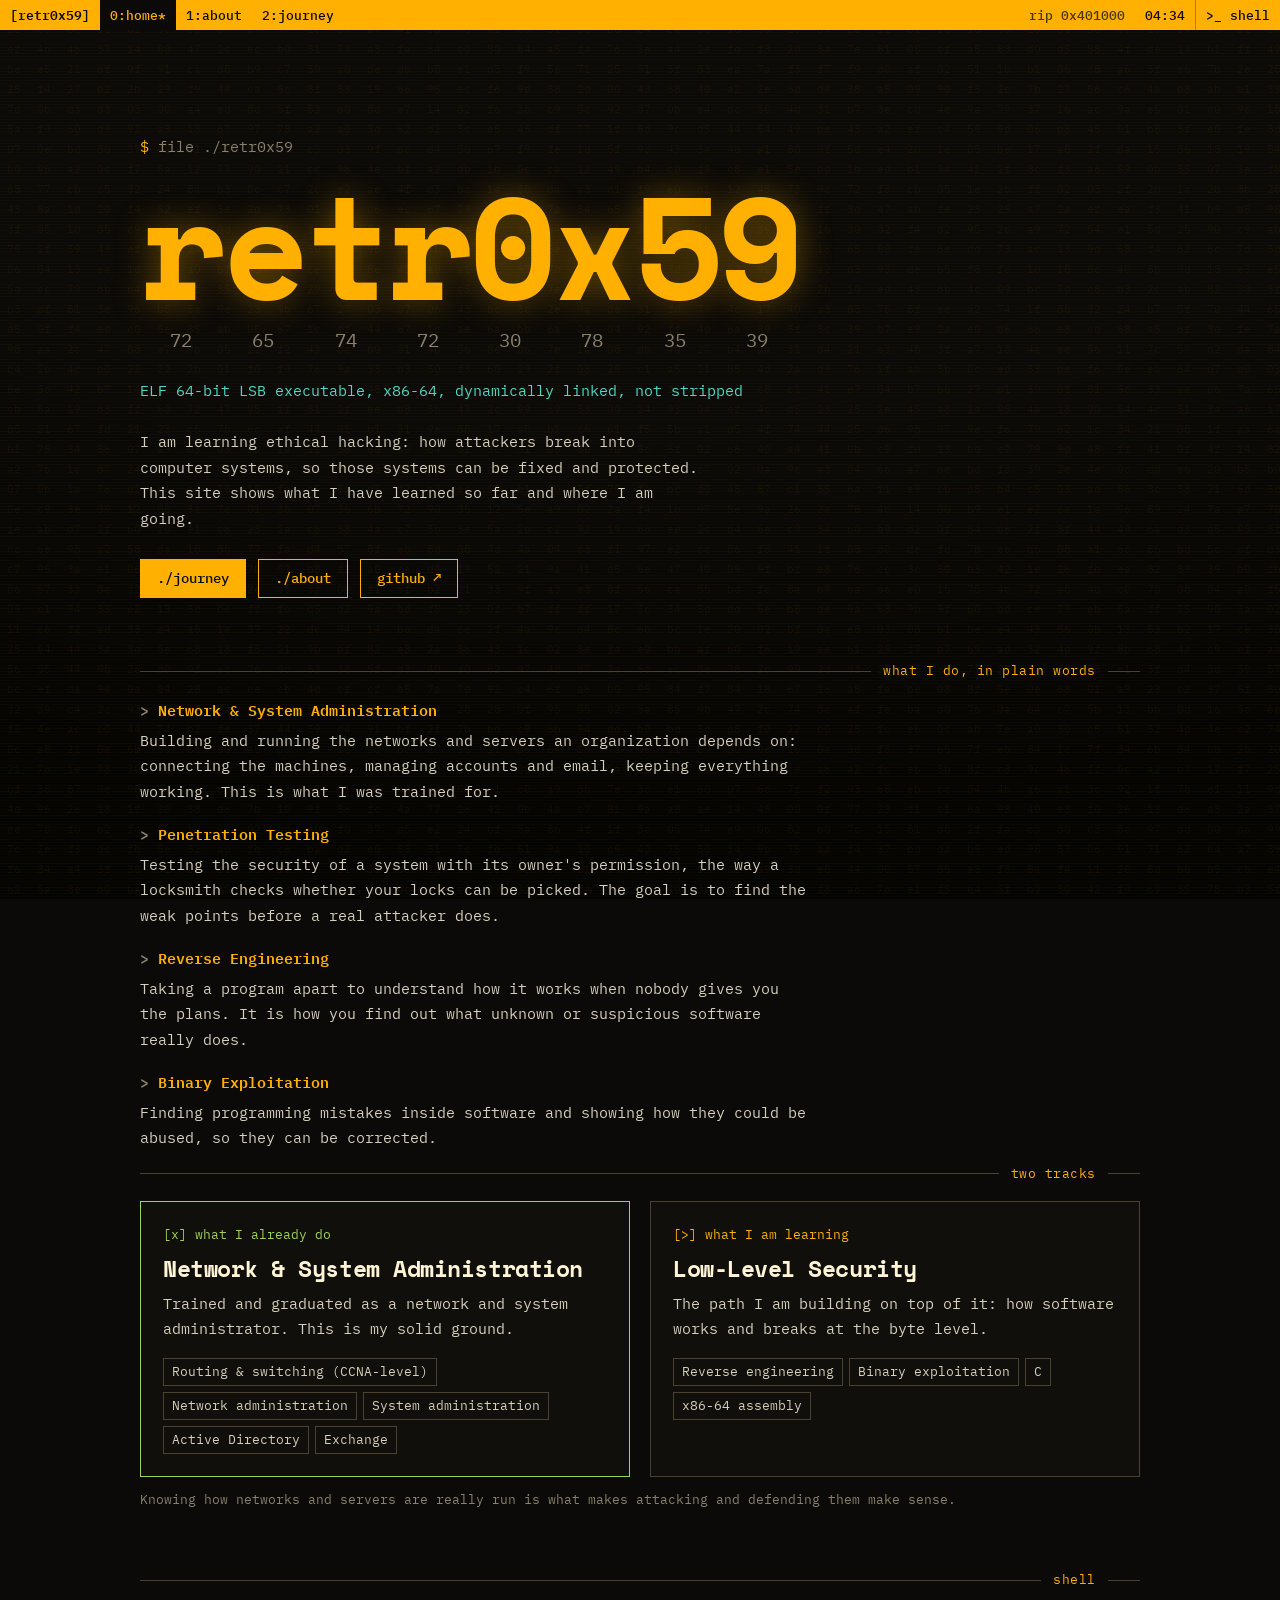
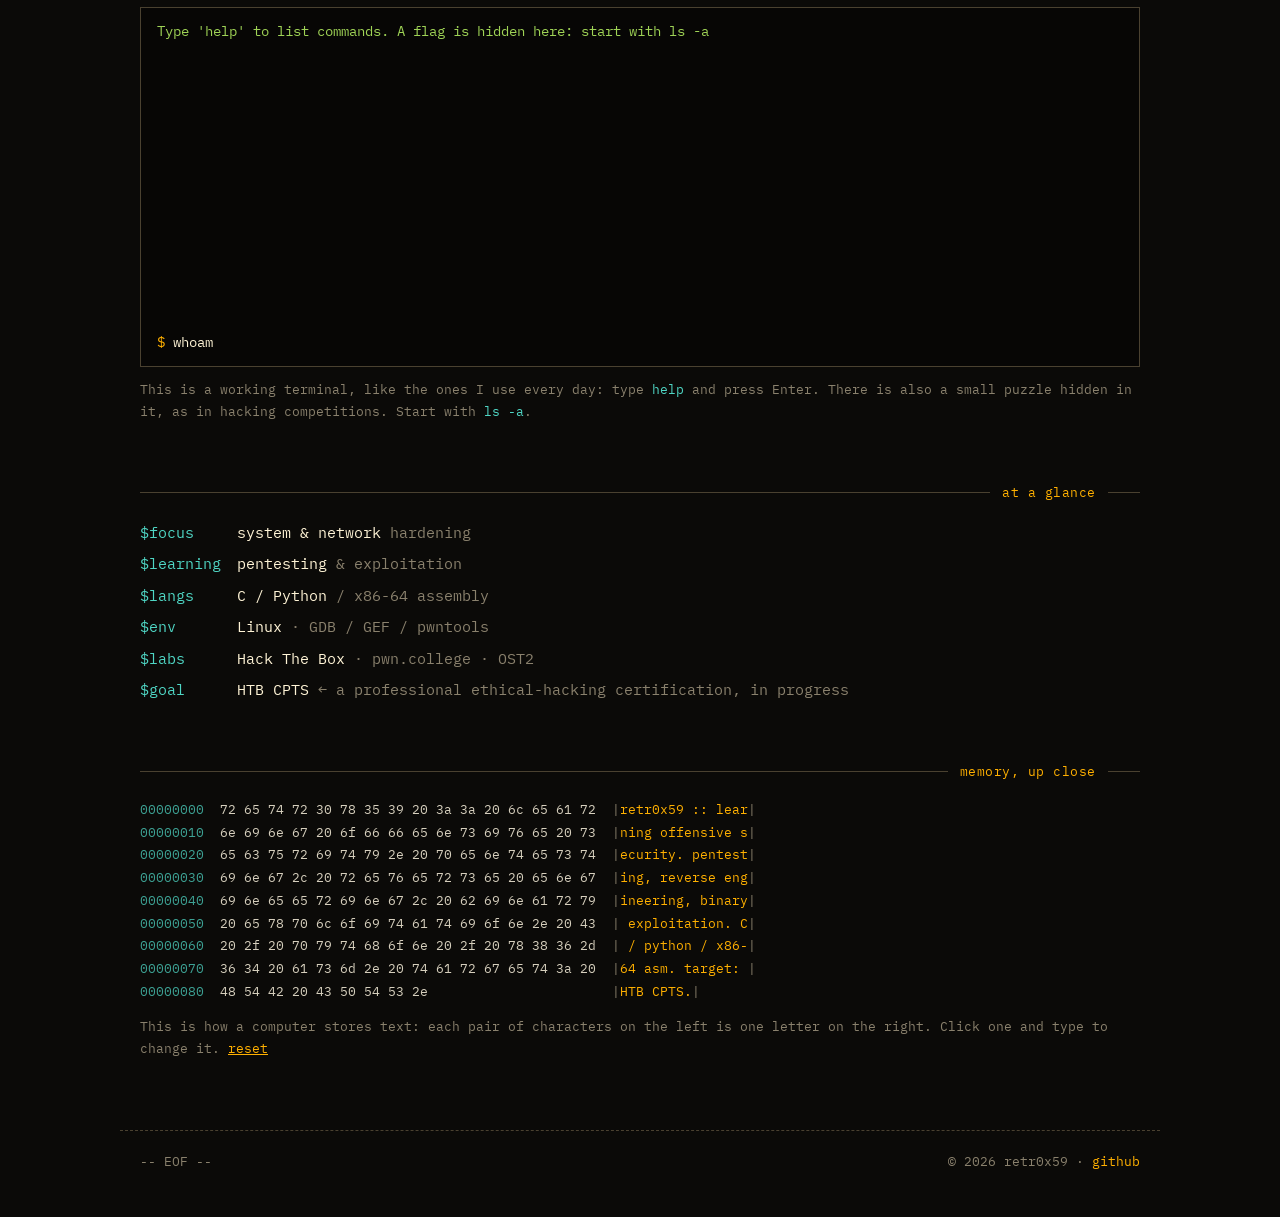
==== commit d49a0cce: "fix: consistent title capitalization on home and journey" ====
--- a/index.html
+++ b/index.html
@@ -51,11 +51,11 @@
       <dl class="plainlist">
         <dt>Network &amp; System Administration</dt>
         <dd>Building and running the networks and servers an organization depends on: connecting the machines, managing accounts and email, keeping everything working. This is what I was trained for.</dd>
-        <dt>Penetration testing</dt>
+        <dt>Penetration Testing</dt>
         <dd>Testing the security of a system with its owner's permission, the way a locksmith checks whether your locks can be picked. The goal is to find the weak points before a real attacker does.</dd>
-        <dt>Reverse engineering</dt>
+        <dt>Reverse Engineering</dt>
         <dd>Taking a program apart to understand how it works when nobody gives you the plans. It is how you find out what unknown or suspicious software really does.</dd>
-        <dt>Binary exploitation</dt>
+        <dt>Binary Exploitation</dt>
         <dd>Finding programming mistakes inside software and showing how they could be abused, so they can be corrected.</dd>
       </dl>
       <h2 class="ctx">two tracks</h2>
@@ -68,7 +68,7 @@
         </article>
         <article class="track">
           <p class="tag">[&gt;] what I am learning</p>
-          <h3>Low-level security</h3>
+          <h3>Low-Level Security</h3>
           <p>The path I am building on top of it: how software works and breaks at the byte level.</p>
           <div class="stack"><span>Reverse engineering</span><span>Binary exploitation</span><span>C</span><span>x86-64 assembly</span></div>
         </article>
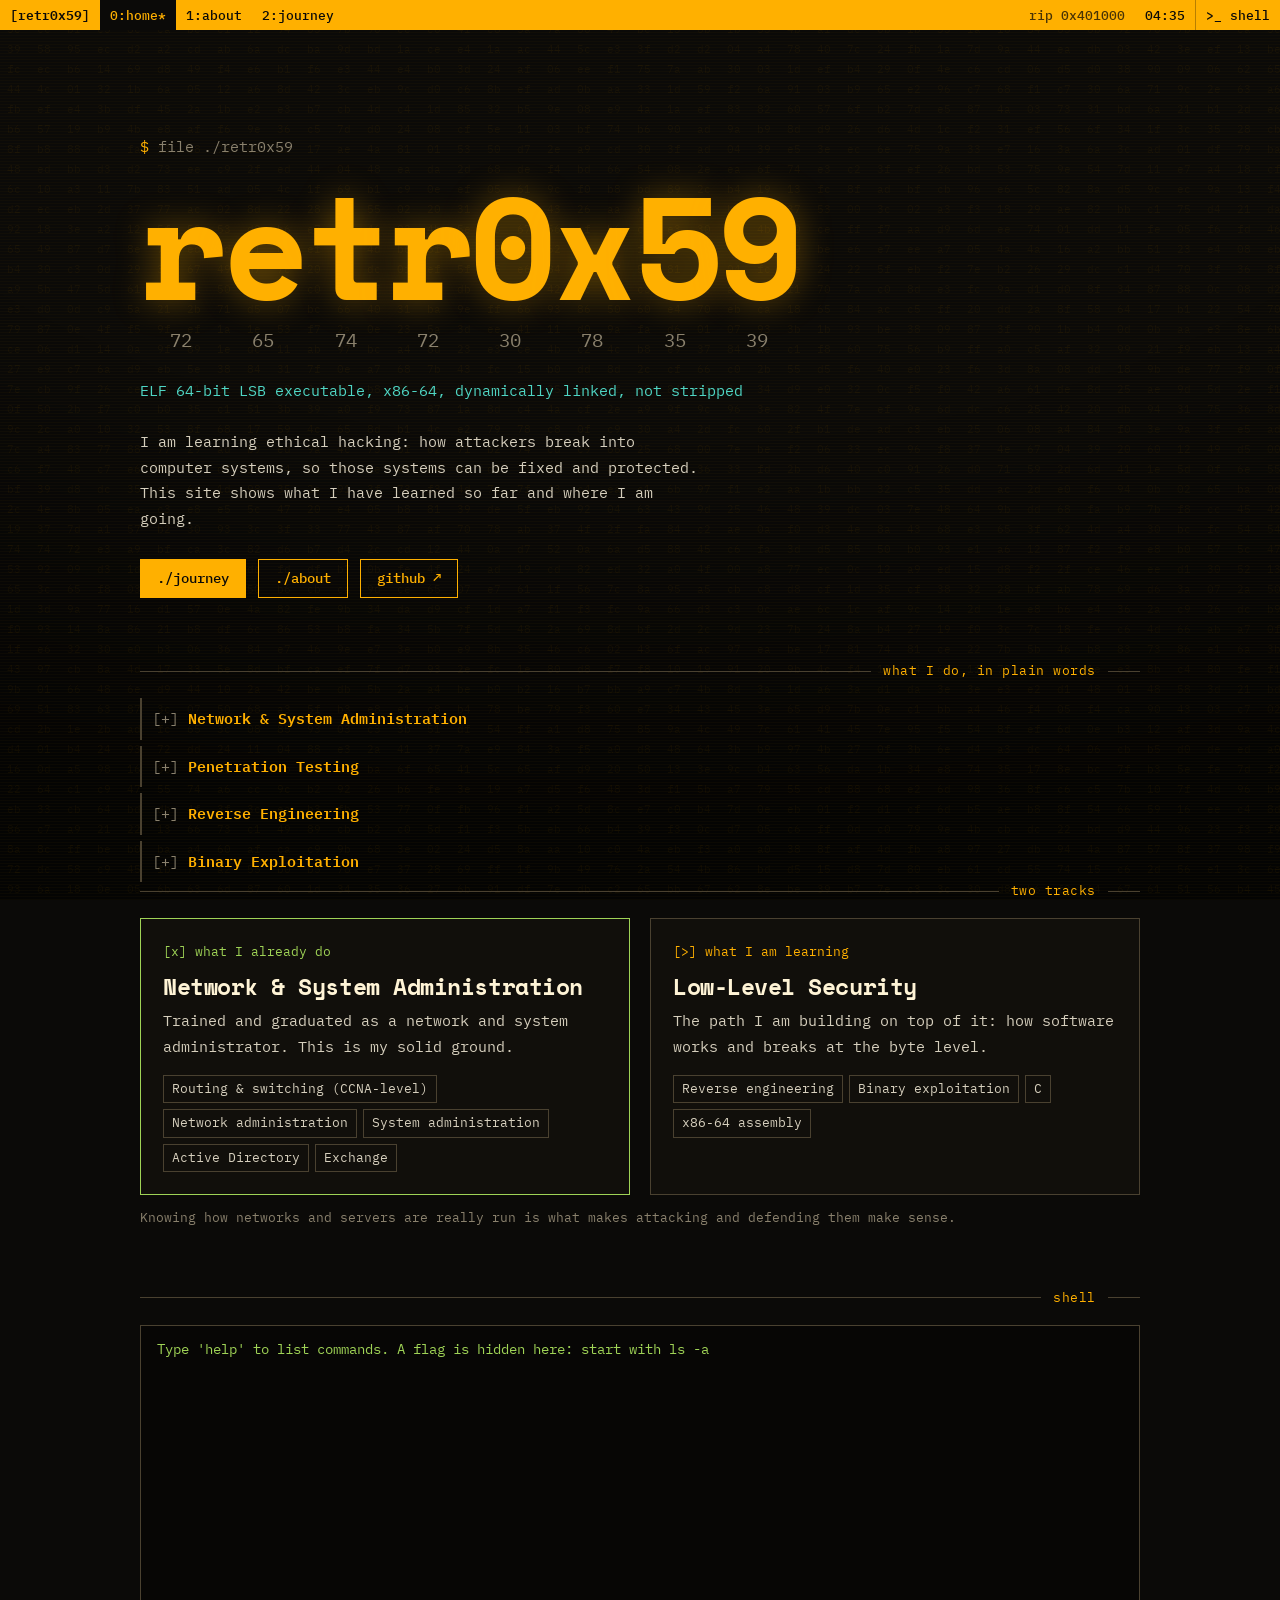
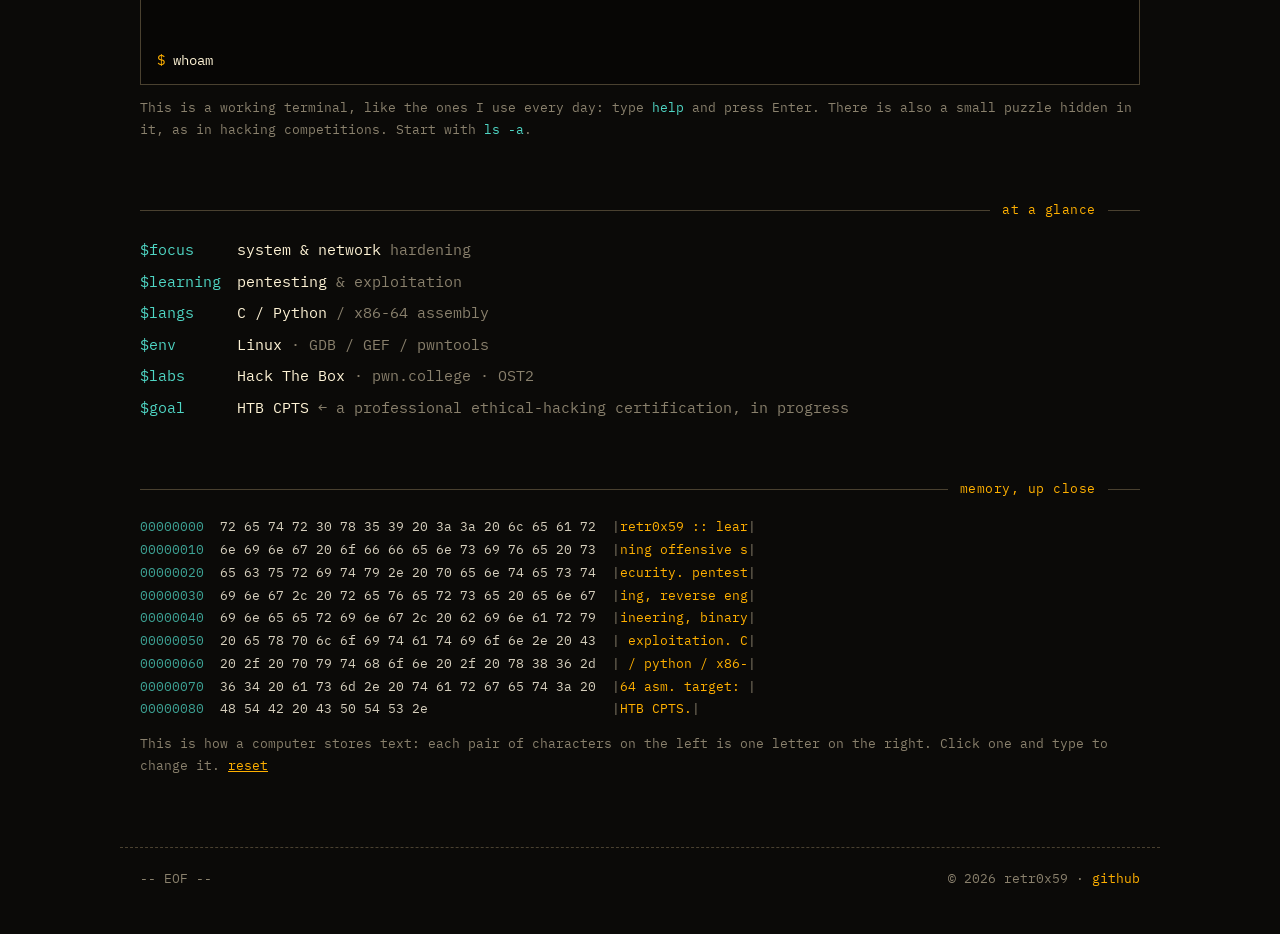
==== commit 1aa7b642: "update: plain-words explanations expand and collapse on click" ====
--- a/index.html
+++ b/index.html
@@ -10,7 +10,7 @@
   <link rel="preconnect" href="https://fonts.googleapis.com">
   <link rel="preconnect" href="https://fonts.gstatic.com" crossorigin>
   <link rel="stylesheet" href="https://fonts.googleapis.com/css2?family=IBM+Plex+Mono:wght@400;500;600&family=Space+Mono:wght@700&display=swap">
-  <link rel="stylesheet" href="assets/css/style.css?v=16e1cf2">
+  <link rel="stylesheet" href="assets/css/style.css?v=20261013a">
 </head>
 <body data-page="home">
 
@@ -48,16 +48,24 @@
 
     <section class="panel wrap">
       <h2 class="ctx">what I do, in plain words</h2>
-      <dl class="plainlist">
-        <dt>Network &amp; System Administration</dt>
-        <dd>Building and running the networks and servers an organization depends on: connecting the machines, managing accounts and email, keeping everything working. This is what I was trained for.</dd>
-        <dt>Penetration Testing</dt>
-        <dd>Testing the security of a system with its owner's permission, the way a locksmith checks whether your locks can be picked. The goal is to find the weak points before a real attacker does.</dd>
-        <dt>Reverse Engineering</dt>
-        <dd>Taking a program apart to understand how it works when nobody gives you the plans. It is how you find out what unknown or suspicious software really does.</dd>
-        <dt>Binary Exploitation</dt>
-        <dd>Finding programming mistakes inside software and showing how they could be abused, so they can be corrected.</dd>
-      </dl>
+      <div class="plainlist">
+        <details>
+          <summary>Network &amp; System Administration</summary>
+          <p>Building and running the networks and servers an organization depends on: connecting the machines, managing accounts and email, keeping everything working. This is what I was trained for.</p>
+        </details>
+        <details>
+          <summary>Penetration Testing</summary>
+          <p>Testing the security of a system with its owner's permission, the way a locksmith checks whether your locks can be picked. The goal is to find the weak points before a real attacker does.</p>
+        </details>
+        <details>
+          <summary>Reverse Engineering</summary>
+          <p>Taking a program apart to understand how it works when nobody gives you the plans. It is how you find out what unknown or suspicious software really does.</p>
+        </details>
+        <details>
+          <summary>Binary Exploitation</summary>
+          <p>Finding programming mistakes inside software and showing how they could be abused, so they can be corrected.</p>
+        </details>
+      </div>
       <h2 class="ctx">two tracks</h2>
       <div class="tracks">
         <article class="track solid">
@@ -109,6 +117,6 @@
     <span>© 2026 retr0x59 · <a href="https://github.com/retr0x59" target="_blank" rel="noopener">github</a></span>
   </footer>
 
-  <script src="assets/js/main.js?v=16e1cf2"></script>
+  <script src="assets/js/main.js?v=20261013a"></script>
 </body>
 </html>
--- a/assets/css/style.css
+++ b/assets/css/style.css
@@ -214,10 +214,14 @@
 .whatis { min-height: 3.4em; margin-top: 18px; color: var(--dim); font-size: 13px; }
 .whatis b { font-weight: 400; color: var(--teal); }
 
-.plainlist { display: grid; gap: 4px; max-width: 74ch; margin: 0; }
-.plainlist dt { color: var(--amber); font-weight: 600; }
-.plainlist dt::before { content: "> "; color: var(--dim); }
-.plainlist dd { margin: 0 0 14px; }
+.plainlist { display: grid; gap: 6px; max-width: 74ch; }
+.plainlist summary { padding: 8px 10px; border-left: 2px solid var(--line-hi); color: var(--amber); font-weight: 600; list-style: none; cursor: pointer; }
+.plainlist summary::-webkit-details-marker { display: none; }
+.plainlist summary::before { content: "[+] "; color: var(--dim); font-weight: 400; }
+.plainlist summary:hover { background: var(--amber-lo); }
+.plainlist details[open] summary { border-left-color: var(--amber); }
+.plainlist details[open] summary::before { content: "[-] "; }
+.plainlist details p { padding: 6px 10px 12px 12px; border-left: 2px solid var(--amber); }
 
 /* ---------- journey: step through the stages like a debugger ---------- */
 .progress { margin-bottom: 18px; color: var(--dim); }
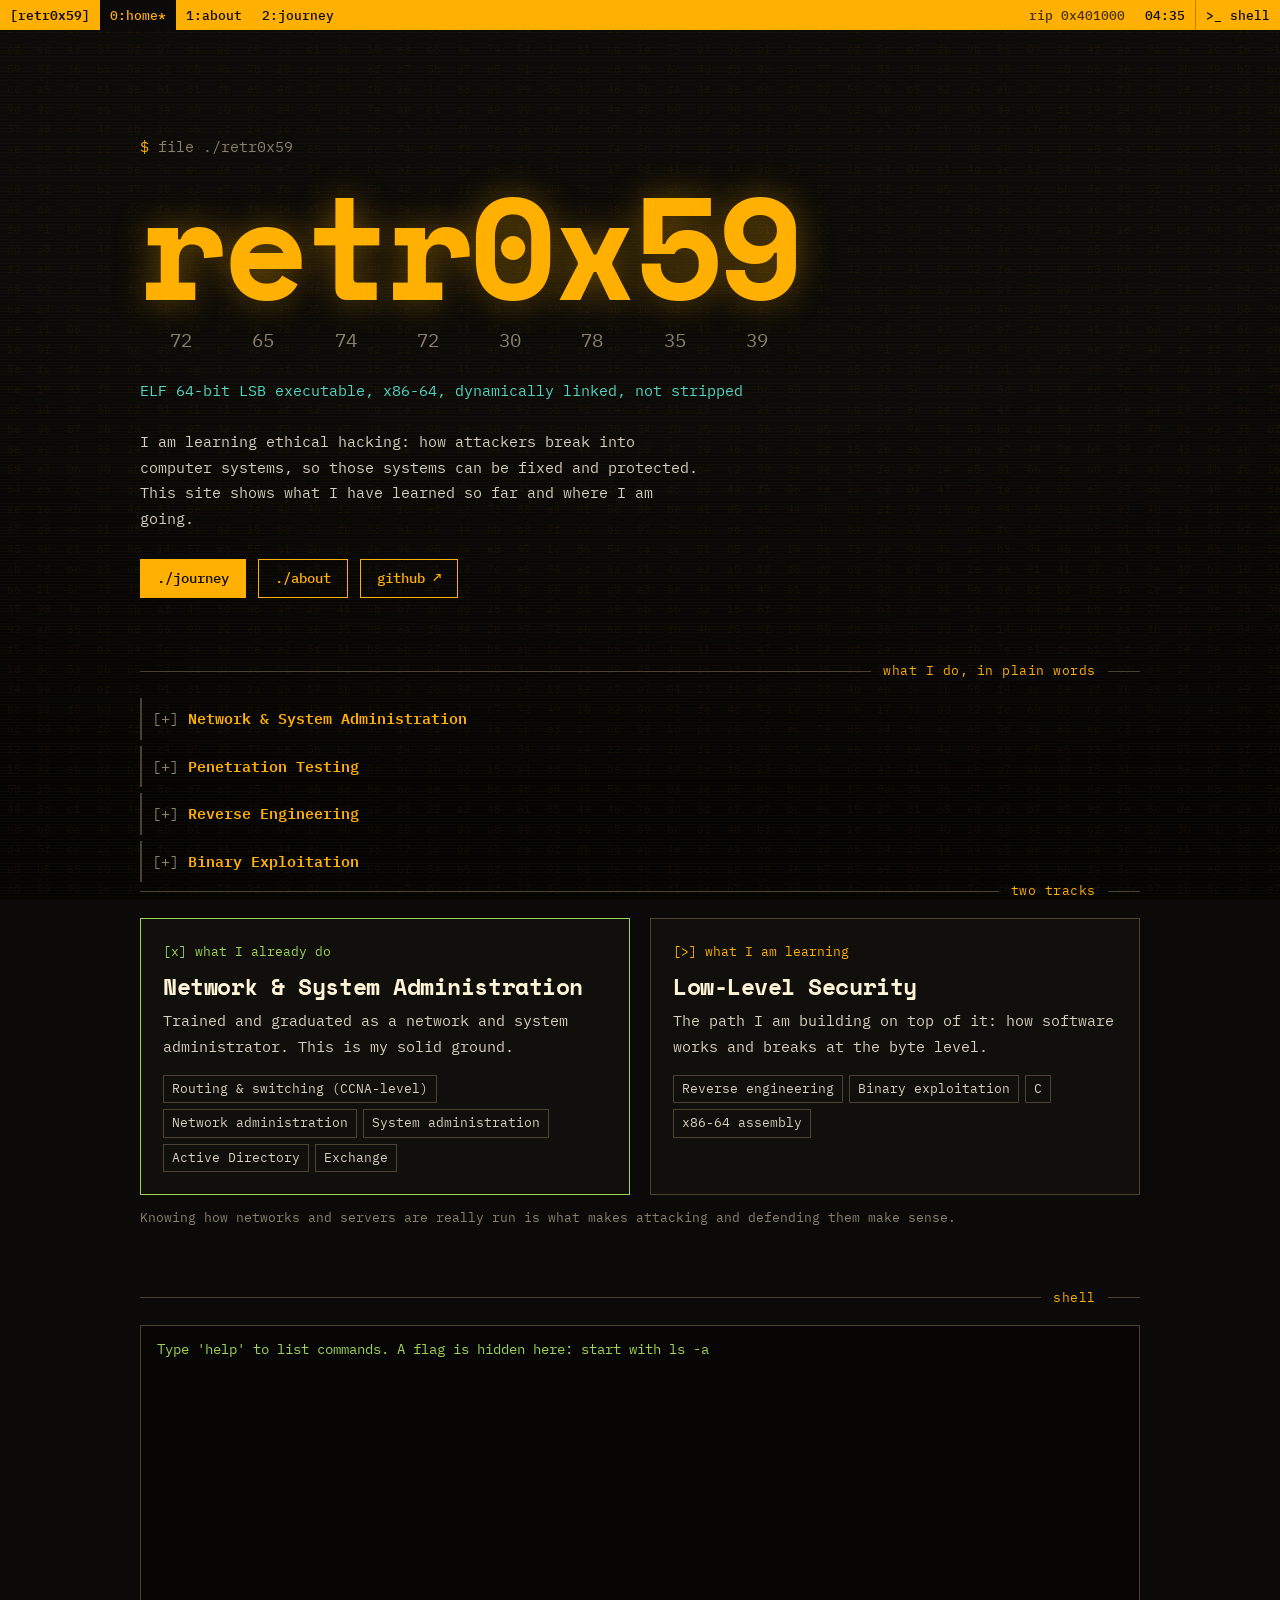
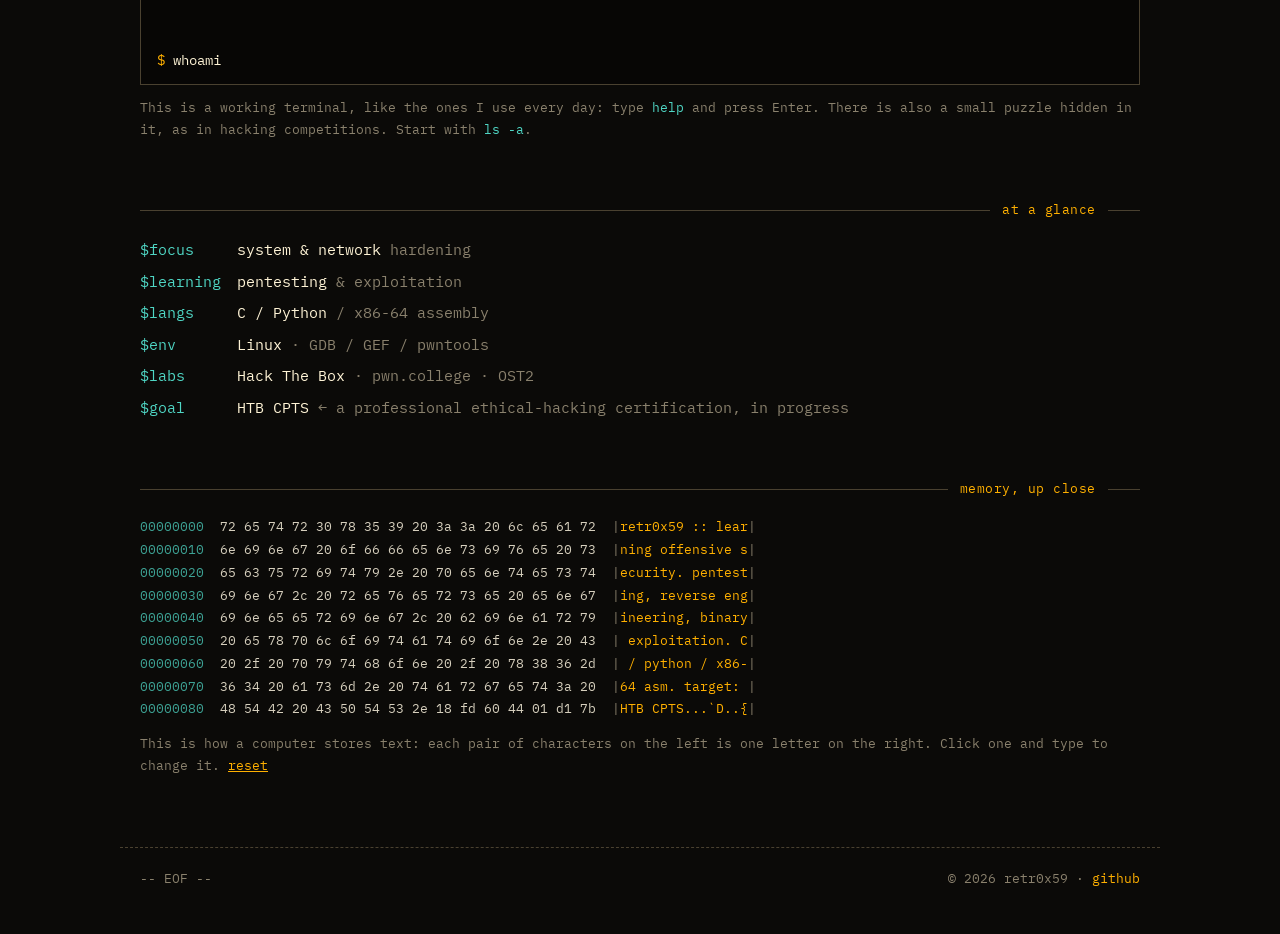
==== commit 1a562ffe: "update: fill the last memory row with garbage bytes" ====
--- a/index.html
+++ b/index.html
@@ -10,7 +10,7 @@
   <link rel="preconnect" href="https://fonts.googleapis.com">
   <link rel="preconnect" href="https://fonts.gstatic.com" crossorigin>
   <link rel="stylesheet" href="https://fonts.googleapis.com/css2?family=IBM+Plex+Mono:wght@400;500;600&family=Space+Mono:wght@700&display=swap">
-  <link rel="stylesheet" href="assets/css/style.css?v=20261013a">
+  <link rel="stylesheet" href="assets/css/style.css?v=20261013b">
 </head>
 <body data-page="home">
 
@@ -117,6 +117,6 @@
     <span>© 2026 retr0x59 · <a href="https://github.com/retr0x59" target="_blank" rel="noopener">github</a></span>
   </footer>
 
-  <script src="assets/js/main.js?v=20261013a"></script>
+  <script src="assets/js/main.js?v=20261013b"></script>
 </body>
 </html>
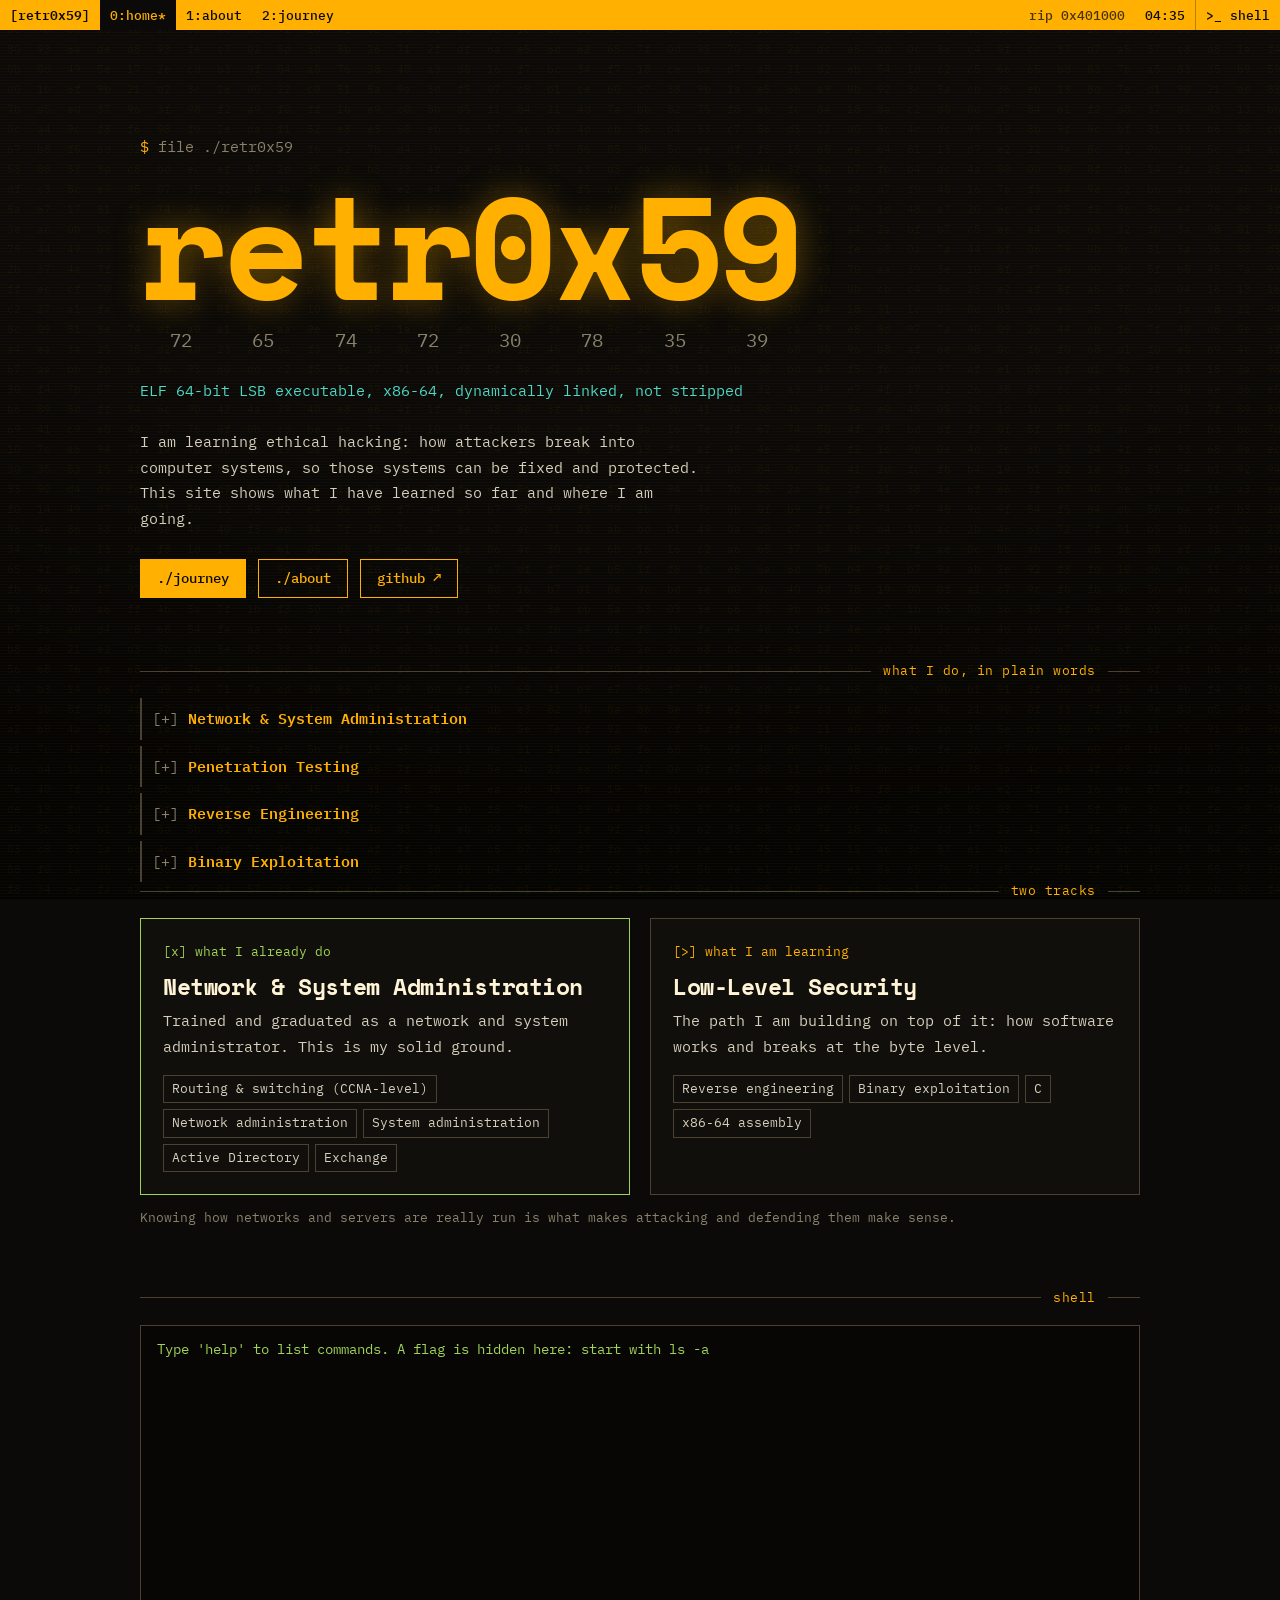
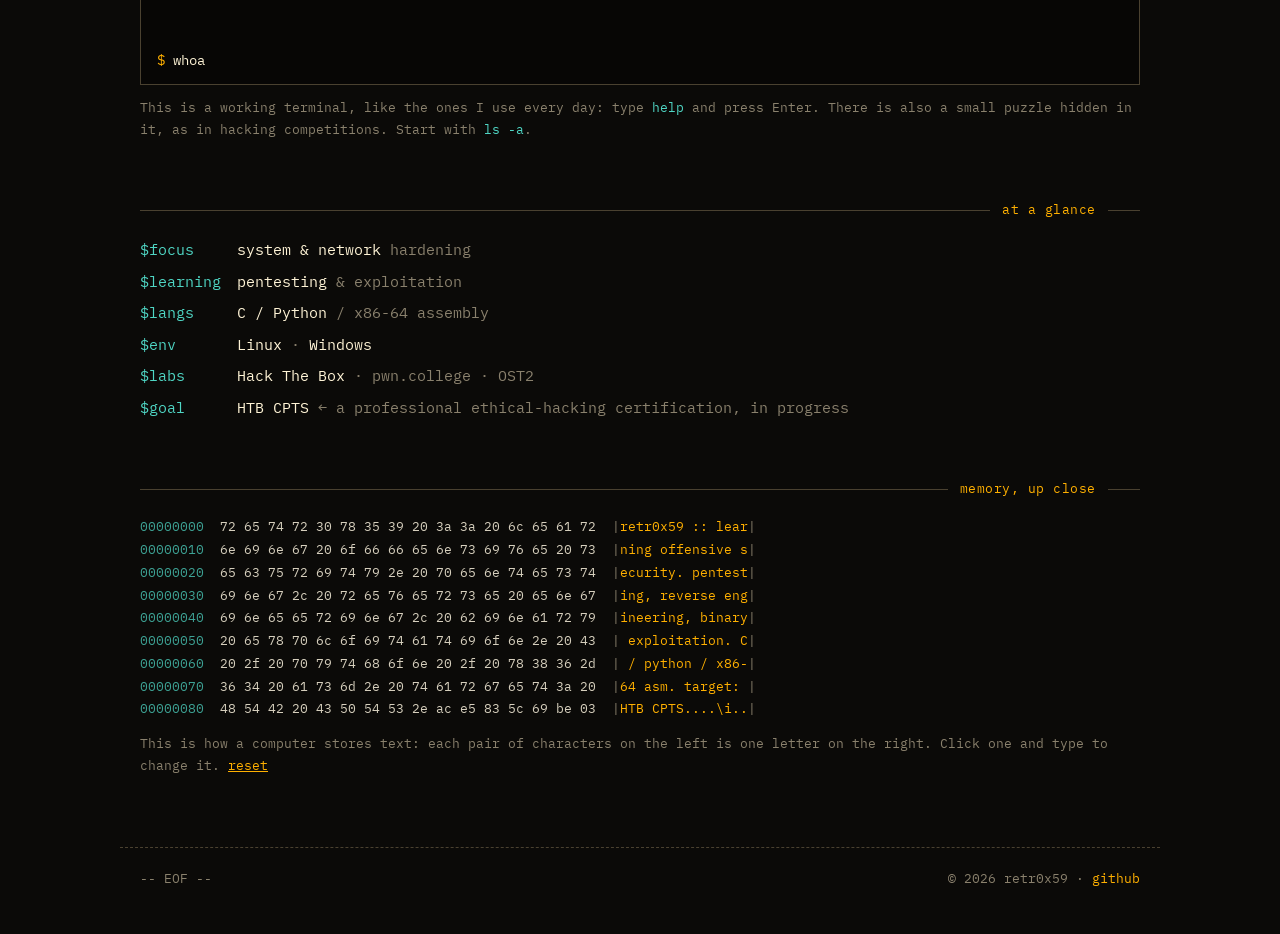
==== commit d2576fc6: "update: 1.2.0" ====
--- a/index.html
+++ b/index.html
@@ -99,7 +99,7 @@
         <dt>focus</dt><dd>system &amp; network <small>hardening</small></dd>
         <dt>learning</dt><dd>pentesting <small>&amp; exploitation</small></dd>
         <dt>langs</dt><dd>C / Python <small>/ x86-64 assembly</small></dd>
-        <dt>env</dt><dd>Linux <small>· GDB / GEF / pwntools</small></dd>
+        <dt>env</dt><dd>Linux <small>·</small> Windows</dd>
         <dt>labs</dt><dd>Hack The Box <small>· pwn.college · OST2</small></dd>
         <dt>goal</dt><dd>HTB CPTS <small>← a professional ethical-hacking certification, in progress</small></dd>
       </dl>
